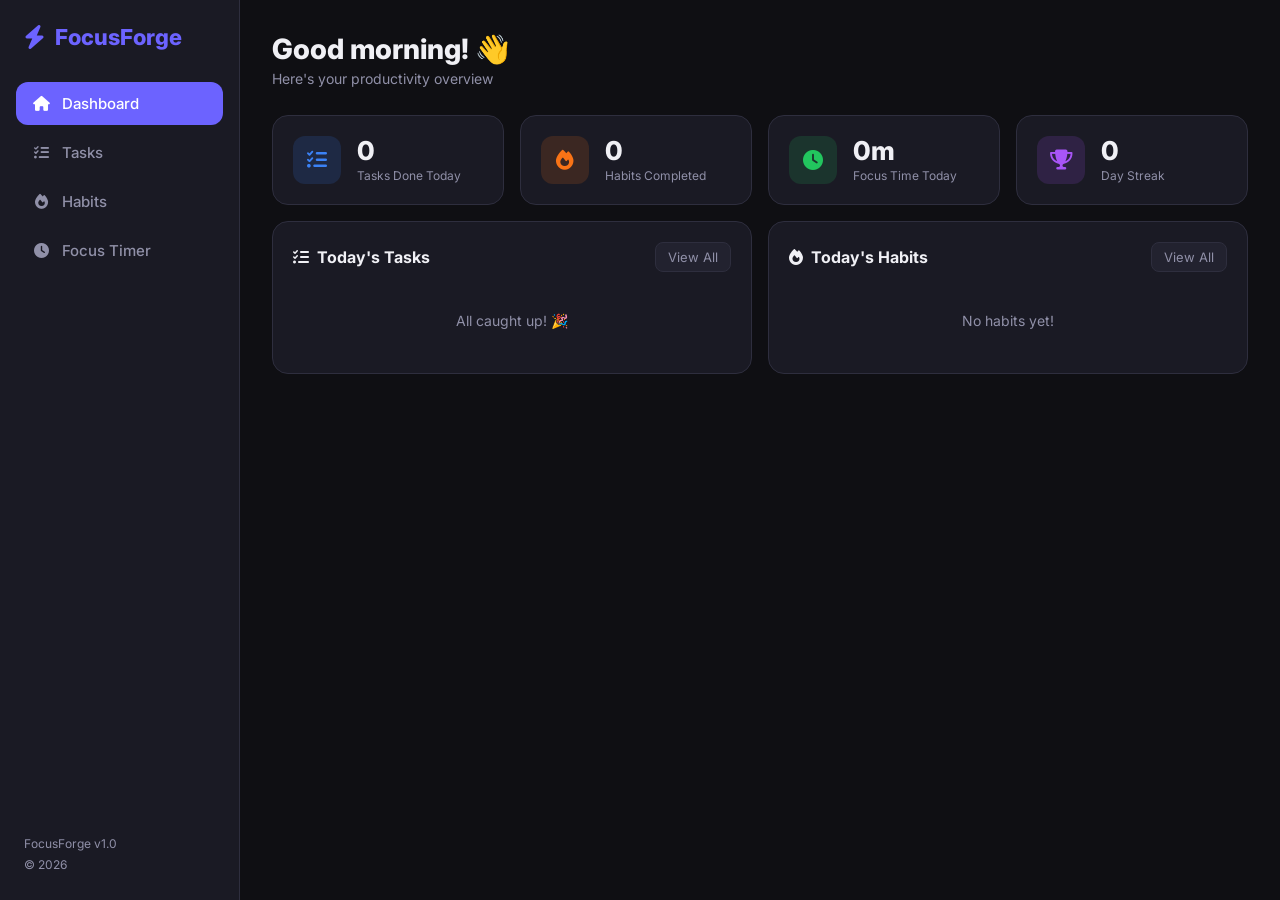
==== index.html @ 51ee0eec "Launch FocusForge v1.0" ====
<!DOCTYPE html>
<html lang="en">
<head>
  <meta charset="UTF-8" />
  <meta name="viewport" content="width=device-width, initial-scale=1.0"/>
  <title>FocusForge</title>
  <link rel="stylesheet" href="css/style.css" />
  <link href="https://fonts.googleapis.com/css2?family=Inter:wght@400;500;600;700;800&display=swap" rel="stylesheet"/>
  <link rel="stylesheet" href="https://cdnjs.cloudflare.com/ajax/libs/font-awesome/6.4.0/css/all.min.css"/>
</head>
<body>

  <!-- SIDEBAR -->
  <aside class="sidebar">
    <div class="logo">
      <i class="fa-solid fa-bolt"></i>
      <span>FocusForge</span>
    </div>
    <nav>
      <button class="nav-btn active" data-tab="dashboard">
        <i class="fa-solid fa-house"></i> Dashboard
      </button>
      <button class="nav-btn" data-tab="tasks">
        <i class="fa-solid fa-list-check"></i> Tasks
      </button>
      <button class="nav-btn" data-tab="habits">
        <i class="fa-solid fa-fire"></i> Habits
      </button>
      <button class="nav-btn" data-tab="timer">
        <i class="fa-solid fa-clock"></i> Focus Timer
      </button>
    </nav>
    <div class="sidebar-footer">
      <p>FocusForge v1.0</p>
      <p>© 2026</p>
    </div>
  </aside>

  <!-- MAIN CONTENT -->
  <main class="main">

    <!-- DASHBOARD TAB -->
    <section class="tab active" id="tab-dashboard">
      <div class="page-header">
        <h1>Good day! 👋</h1>
        <p class="subtitle">Here's your productivity overview</p>
      </div>

      <div class="stats-grid">
        <div class="stat-card">
          <div class="stat-icon blue">
            <i class="fa-solid fa-list-check"></i>
          </div>
          <div class="stat-info">
            <span class="stat-number" id="stat-tasks">0</span>
            <span class="stat-label">Tasks Done Today</span>
          </div>
        </div>
        <div class="stat-card">
          <div class="stat-icon orange">
            <i class="fa-solid fa-fire"></i>
          </div>
          <div class="stat-info">
            <span class="stat-number" id="stat-habits">0</span>
            <span class="stat-label">Habits Completed</span>
          </div>
        </div>
        <div class="stat-card">
          <div class="stat-icon green">
            <i class="fa-solid fa-clock"></i>
          </div>
          <div class="stat-info">
            <span class="stat-number" id="stat-focus">0m</span>
            <span class="stat-label">Focus Time Today</span>
          </div>
        </div>
        <div class="stat-card">
          <div class="stat-icon purple">
            <i class="fa-solid fa-trophy"></i>
          </div>
          <div class="stat-info">
            <span class="stat-number" id="stat-streak">0</span>
            <span class="stat-label">Day Streak</span>
          </div>
        </div>
      </div>

      <div class="dashboard-grid">
        <!-- Today's Tasks Preview -->
        <div class="card">
          <div class="card-header">
            <h2><i class="fa-solid fa-list-check"></i> Today's Tasks</h2>
            <button class="btn-small" onclick="switchTab('tasks')">View All</button>
          </div>
          <div id="dashboard-tasks">
            <p class="empty-state">No tasks yet. Add some!</p>
          </div>
        </div>

        <!-- Today's Habits Preview -->
        <div class="card">
          <div class="card-header">
            <h2><i class="fa-solid fa-fire"></i> Today's Habits</h2>
            <button class="btn-small" onclick="switchTab('habits')">View All</button>
          </div>
          <div id="dashboard-habits">
            <p class="empty-state">No habits yet. Add some!</p>
          </div>
        </div>
      </div>
    </section>

    <!-- TASKS TAB -->
    <section class="tab" id="tab-tasks">
      <div class="page-header">
        <h1><i class="fa-solid fa-list-check"></i> Tasks</h1>
        <p class="subtitle">Manage your to-do list</p>
      </div>

      <div class="card">
        <div class="input-row">
          <input type="text" id="task-input" placeholder="Add a new task..." />
          <select id="task-priority">
            <option value="low">🟢 Low</option>
            <option value="medium" selected>🟡 Medium</option>
            <option value="high">🔴 High</option>
          </select>
          <button class="btn-primary" onclick="addTask()">
            <i class="fa-solid fa-plus"></i> Add
          </button>
        </div>
      </div>

      <div class="card">
        <div class="filter-row">
          <button class="filter-btn active" data-filter="all">All</button>
          <button class="filter-btn" data-filter="active">Active</button>
          <button class="filter-btn" data-filter="completed">Completed</button>
        </div>
        <div id="task-list">
          <p class="empty-state">No tasks yet. Add one above!</p>
        </div>
        <div class="task-footer">
          <span id="task-count">0 tasks remaining</span>
          <button class="btn-danger-small" onclick="clearCompletedTasks()">
            Clear Completed
          </button>
        </div>
      </div>
    </section>

    <!-- HABITS TAB -->
    <section class="tab" id="tab-habits">
      <div class="page-header">
        <h1><i class="fa-solid fa-fire"></i> Habits</h1>
        <p class="subtitle">Build your daily streaks</p>
      </div>

      <div class="card">
        <div class="input-row">
          <input type="text" id="habit-input" placeholder="Add a new habit..." />
          <select id="habit-icon">
            <option value="💪">💪 Exercise</option>
            <option value="📚">📚 Reading</option>
            <option value="💧">💧 Water</option>
            <option value="🧘">🧘 Meditate</option>
            <option value="🛌">🛌 Sleep Early</option>
            <option value="✍️">✍️ Journal</option>
            <option value="🥗">🥗 Eat Healthy</option>
            <option value="⭐">⭐ Custom</option>
          </select>
          <button class="btn-primary" onclick="addHabit()">
            <i class="fa-solid fa-plus"></i> Add
          </button>
        </div>
      </div>

      <div id="habit-list" class="habit-grid">
        <p class="empty-state">No habits yet. Add one above!</p>
      </div>
    </section>

    <!-- TIMER TAB -->
    <section class="tab" id="tab-timer">
      <div class="page-header">
        <h1><i class="fa-solid fa-clock"></i> Focus Timer</h1>
        <p class="subtitle">Stay in the zone with Pomodoro</p>
      </div>

      <div class="timer-layout">
        <div class="card timer-card">
          <!-- Mode selector -->
          <div class="timer-modes">
            <button class="mode-btn active" data-mode="pomodoro">
              🍅 Pomodoro
            </button>
            <button class="mode-btn" data-mode="short">
              ☕ Short Break
            </button>
            <button class="mode-btn" data-mode="long">
              🛋️ Long Break
            </button>
          </div>

          <!-- Timer display -->
          <div class="timer-display">
            <svg class="timer-ring" viewBox="0 0 200 200">
              <circle class="ring-bg" cx="100" cy="100" r="90"/>
              <circle class="ring-progress" id="ring-progress"
                cx="100" cy="100" r="90"
                stroke-dasharray="565"
                stroke-dashoffset="0"/>
            </svg>
            <div class="timer-time" id="timer-display">25:00</div>
          </div>

          <!-- Controls -->
          <div class="timer-controls">
            <button class="btn-timer" onclick="resetTimer()">
              <i class="fa-solid fa-rotate-left"></i>
            </button>
            <button class="btn-timer-main" id="timer-btn" onclick="toggleTimer()">
              <i class="fa-solid fa-play" id="timer-icon"></i>
            </button>
            <button class="btn-timer" onclick="skipTimer()">
              <i class="fa-solid fa-forward-step"></i>
            </button>
          </div>

          <!-- Session counter -->
          <div class="session-info">
            <span>Session <span id="session-count">1</span> of 4</span>
            <div class="session-dots" id="session-dots">
              <div class="dot active"></div>
              <div class="dot"></div>
              <div class="dot"></div>
              <div class="dot"></div>
            </div>
          </div>
        </div>

        <!-- Timer settings & log -->
        <div class="timer-side">
          <div class="card">
            <h2>⚙️ Settings</h2>
            <div class="setting-row">
              <label>Pomodoro (mins)</label>
              <input type="number" id="set-pomodoro" value="25" min="1" max="60"/>
            </div>
            <div class="setting-row">
              <label>Short Break (mins)</label>
              <input type="number" id="set-short" value="5" min="1" max="30"/>
            </div>
            <div class="setting-row">
              <label>Long Break (mins)</label>
              <input type="number" id="set-long" value="15" min="1" max="60"/>
            </div>
            <button class="btn-primary" style="width:100%;margin-top:10px"
              onclick="applySettings()">
              Apply Settings
            </button>
          </div>

          <div class="card">
            <h2>📋 Today's Sessions</h2>
            <div id="session-log">
              <p class="empty-state">No sessions yet!</p>
            </div>
          </div>
        </div>
      </div>
    </section>

  </main>

  <script src="js/app.js"></script>
  <script src="js/tasks.js"></script>
  <script src="js/habits.js"></script>
  <script src="js/timer.js"></script>
</body>
</html>
---- css/style.css ----
/* ============================================================
   FocusForge - Main Stylesheet
   ============================================================ */

/* Variables */
:root {
  --bg: #0f0f13;
  --bg2: #1a1a24;
  --bg3: #22222f;
  --border: #2e2e3e;
  --text: #f0f0f5;
  --text2: #9090a8;
  --primary: #6c63ff;
  --primary-dark: #5a52e0;
  --blue: #3b82f6;
  --orange: #f97316;
  --green: #22c55e;
  --purple: #a855f7;
  --red: #ef4444;
  --yellow: #eab308;
  --card-radius: 16px;
  --transition: all 0.2s ease;
}

/* Reset */
*, *::before, *::after {
  margin: 0;
  padding: 0;
  box-sizing: border-box;
}

html, body {
  height: 100%;
  font-family: 'Inter', sans-serif;
  background: var(--bg);
  color: var(--text);
  overflow: hidden;
}

/* ============================================================
   LAYOUT
   ============================================================ */

body {
  display: flex;
}

/* SIDEBAR */
.sidebar {
  width: 240px;
  min-width: 240px;
  height: 100vh;
  background: var(--bg2);
  border-right: 1px solid var(--border);
  display: flex;
  flex-direction: column;
  padding: 24px 16px;
  gap: 8px;
}

.logo {
  display: flex;
  align-items: center;
  gap: 10px;
  font-size: 22px;
  font-weight: 800;
  color: var(--primary);
  margin-bottom: 24px;
  padding: 0 8px;
}

.logo i {
  font-size: 24px;
}

nav {
  display: flex;
  flex-direction: column;
  gap: 6px;
  flex: 1;
}

.nav-btn {
  display: flex;
  align-items: center;
  gap: 12px;
  padding: 12px 16px;
  border: none;
  border-radius: 12px;
  background: transparent;
  color: var(--text2);
  font-size: 15px;
  font-weight: 500;
  cursor: pointer;
  transition: var(--transition);
  text-align: left;
  font-family: 'Inter', sans-serif;
}

.nav-btn:hover {
  background: var(--bg3);
  color: var(--text);
}

.nav-btn.active {
  background: var(--primary);
  color: white;
}

.nav-btn i {
  width: 18px;
  text-align: center;
}

.sidebar-footer {
  color: var(--text2);
  font-size: 12px;
  padding: 0 8px;
  line-height: 1.8;
}

/* MAIN */
.main {
  flex: 1;
  height: 100vh;
  overflow-y: auto;
  padding: 32px;
  background: var(--bg);
}

/* ============================================================
   TABS
   ============================================================ */

.tab {
  display: none;
  animation: fadeIn 0.3s ease;
}

.tab.active {
  display: block;
}

@keyframes fadeIn {
  from { opacity: 0; transform: translateY(8px); }
  to   { opacity: 1; transform: translateY(0); }
}

/* ============================================================
   PAGE HEADER
   ============================================================ */

.page-header {
  margin-bottom: 28px;
}

.page-header h1 {
  font-size: 28px;
  font-weight: 800;
  color: var(--text);
}

.subtitle {
  color: var(--text2);
  font-size: 14px;
  margin-top: 4px;
}

/* ============================================================
   CARDS
   ============================================================ */

.card {
  background: var(--bg2);
  border: 1px solid var(--border);
  border-radius: var(--card-radius);
  padding: 20px;
  margin-bottom: 16px;
}

.card-header {
  display: flex;
  justify-content: space-between;
  align-items: center;
  margin-bottom: 16px;
}

.card-header h2 {
  font-size: 16px;
  font-weight: 700;
  display: flex;
  align-items: center;
  gap: 8px;
}

/* ============================================================
   STATS GRID
   ============================================================ */

.stats-grid {
  display: grid;
  grid-template-columns: repeat(4, 1fr);
  gap: 16px;
  margin-bottom: 16px;
}

.stat-card {
  background: var(--bg2);
  border: 1px solid var(--border);
  border-radius: var(--card-radius);
  padding: 20px;
  display: flex;
  align-items: center;
  gap: 16px;
  transition: var(--transition);
}

.stat-card:hover {
  border-color: var(--primary);
  transform: translateY(-2px);
}

.stat-icon {
  width: 48px;
  height: 48px;
  border-radius: 12px;
  display: flex;
  align-items: center;
  justify-content: center;
  font-size: 20px;
  flex-shrink: 0;
}

.stat-icon.blue   { background: rgba(59,130,246,0.15); color: var(--blue); }
.stat-icon.orange { background: rgba(249,115,22,0.15); color: var(--orange); }
.stat-icon.green  { background: rgba(34,197,94,0.15);  color: var(--green); }
.stat-icon.purple { background: rgba(168,85,247,0.15); color: var(--purple); }

.stat-number {
  display: block;
  font-size: 26px;
  font-weight: 800;
  color: var(--text);
  line-height: 1;
}

.stat-label {
  display: block;
  font-size: 12px;
  color: var(--text2);
  margin-top: 4px;
}

/* ============================================================
   DASHBOARD GRID
   ============================================================ */

.dashboard-grid {
  display: grid;
  grid-template-columns: 1fr 1fr;
  gap: 16px;
}

/* ============================================================
   INPUTS & BUTTONS
   ============================================================ */

.input-row {
  display: flex;
  gap: 10px;
  align-items: center;
}

input[type="text"],
input[type="number"],
select {
  background: var(--bg3);
  border: 1px solid var(--border);
  border-radius: 10px;
  color: var(--text);
  padding: 10px 14px;
  font-family: 'Inter', sans-serif;
  font-size: 14px;
  outline: none;
  transition: var(--transition);
}

input[type="text"] {
  flex: 1;
}

input[type="text"]:focus,
input[type="number"]:focus,
select:focus {
  border-color: var(--primary);
}

input[type="text"]::placeholder {
  color: var(--text2);
}

select {
  cursor: pointer;
}

.btn-primary {
  background: var(--primary);
  color: white;
  border: none;
  border-radius: 10px;
  padding: 10px 18px;
  font-size: 14px;
  font-weight: 600;
  cursor: pointer;
  transition: var(--transition);
  font-family: 'Inter', sans-serif;
  display: flex;
  align-items: center;
  gap: 6px;
  white-space: nowrap;
}

.btn-primary:hover {
  background: var(--primary-dark);
  transform: translateY(-1px);
}

.btn-small {
  background: var(--bg3);
  color: var(--text2);
  border: 1px solid var(--border);
  border-radius: 8px;
  padding: 6px 12px;
  font-size: 13px;
  cursor: pointer;
  transition: var(--transition);
  font-family: 'Inter', sans-serif;
}

.btn-small:hover {
  color: var(--text);
  border-color: var(--primary);
}

.btn-danger-small {
  background: transparent;
  color: var(--red);
  border: 1px solid var(--red);
  border-radius: 8px;
  padding: 6px 12px;
  font-size: 13px;
  cursor: pointer;
  transition: var(--transition);
  font-family: 'Inter', sans-serif;
}

.btn-danger-small:hover {
  background: var(--red);
  color: white;
}

/* ============================================================
   TASKS
   ============================================================ */

.filter-row {
  display: flex;
  gap: 8px;
  margin-bottom: 16px;
}

.filter-btn {
  background: transparent;
  border: 1px solid var(--border);
  border-radius: 8px;
  color: var(--text2);
  padding: 6px 14px;
  font-size: 13px;
  cursor: pointer;
  transition: var(--transition);
  font-family: 'Inter', sans-serif;
}

.filter-btn.active,
.filter-btn:hover {
  background: var(--primary);
  border-color: var(--primary);
  color: white;
}

.task-item {
  display: flex;
  align-items: center;
  gap: 12px;
  padding: 12px 0;
  border-bottom: 1px solid var(--border);
  transition: var(--transition);
  animation: slideIn 0.2s ease;
}

@keyframes slideIn {
  from { opacity: 0; transform: translateX(-10px); }
  to   { opacity: 1; transform: translateX(0); }
}

.task-item:last-child {
  border-bottom: none;
}

.task-checkbox {
  width: 20px;
  height: 20px;
  border-radius: 6px;
  border: 2px solid var(--border);
  cursor: pointer;
  display: flex;
  align-items: center;
  justify-content: center;
  transition: var(--transition);
  flex-shrink: 0;
  background: transparent;
}

.task-checkbox.checked {
  background: var(--green);
  border-color: var(--green);
}

.task-checkbox.checked::after {
  content: '✓';
  color: white;
  font-size: 12px;
  font-weight: 700;
}

.task-text {
  flex: 1;
  font-size: 14px;
  color: var(--text);
  transition: var(--transition);
}

.task-text.done {
  text-decoration: line-through;
  color: var(--text2);
}

.priority-badge {
  font-size: 11px;
  padding: 3px 8px;
  border-radius: 6px;
  font-weight: 600;
}

.priority-badge.high   { background: rgba(239,68,68,0.15);  color: var(--red); }
.priority-badge.medium { background: rgba(234,179,8,0.15);  color: var(--yellow); }
.priority-badge.low    { background: rgba(34,197,94,0.15);  color: var(--green); }

.task-delete {
  background: transparent;
  border: none;
  color: var(--text2);
  cursor: pointer;
  padding: 4px;
  border-radius: 6px;
  transition: var(--transition);
  font-size: 14px;
}

.task-delete:hover {
  color: var(--red);
  background: rgba(239,68,68,0.1);
}

.task-footer {
  display: flex;
  justify-content: space-between;
  align-items: center;
  margin-top: 16px;
  padding-top: 12px;
  border-top: 1px solid var(--border);
  font-size: 13px;
  color: var(--text2);
}

/* ============================================================
   HABITS
   ============================================================ */

.habit-grid {
  display: grid;
  grid-template-columns: repeat(auto-fill, minmax(200px, 1fr));
  gap: 16px;
}

.habit-card {
  background: var(--bg2);
  border: 1px solid var(--border);
  border-radius: var(--card-radius);
  padding: 20px;
  text-align: center;
  transition: var(--transition);
  animation: fadeIn 0.3s ease;
  cursor: pointer;
  position: relative;
}

.habit-card:hover {
  border-color: var(--primary);
  transform: translateY(-2px);
}

.habit-card.completed {
  border-color: var(--green);
  background: rgba(34,197,94,0.05);
}

.habit-emoji {
  font-size: 36px;
  margin-bottom: 10px;
  display: block;
}

.habit-name {
  font-size: 15px;
  font-weight: 600;
  margin-bottom: 8px;
}

.habit-streak {
  font-size: 13px;
  color: var(--orange);
  font-weight: 600;
}

.habit-check {
  position: absolute;
  top: 12px;
  right: 12px;
  width: 24px;
  height: 24px;
  border-radius: 50%;
  border: 2px solid var(--border);
  display: flex;
  align-items: center;
  justify-content: center;
  font-size: 12px;
  transition: var(--transition);
}

.habit-card.completed .habit-check {
  background: var(--green);
  border-color: var(--green);
  color: white;
}

.habit-delete {
  position: absolute;
  top: 12px;
  left: 12px;
  background: transparent;
  border: none;
  color: var(--text2);
  cursor: pointer;
  font-size: 13px;
  opacity: 0;
  transition: var(--transition);
}

.habit-card:hover .habit-delete {
  opacity: 1;
}

.habit-delete:hover {
  color: var(--red);
}

/* ============================================================
   TIMER
   ============================================================ */

.timer-layout {
  display: grid;
  grid-template-columns: 1fr 320px;
  gap: 16px;
  align-items: start;
}

.timer-card {
  text-align: center;
}

.timer-modes {
  display: flex;
  gap: 8px;
  justify-content: center;
  margin-bottom: 24px;
}

.mode-btn {
  background: var(--bg3);
  border: 1px solid var(--border);
  border-radius: 10px;
  color: var(--text2);
  padding: 8px 16px;
  font-size: 13px;
  font-weight: 600;
  cursor: pointer;
  transition: var(--transition);
  font-family: 'Inter', sans-serif;
}

.mode-btn.active,
.mode-btn:hover {
  background: var(--primary);
  border-color: var(--primary);
  color: white;
}

.timer-display {
  position: relative;
  width: 200px;
  height: 200px;
  margin: 0 auto 24px;
}

.timer-ring {
  width: 200px;
  height: 200px;
  transform: rotate(-90deg);
}

.ring-bg {
  fill: none;
  stroke: var(--bg3);
  stroke-width: 10;
}

.ring-progress {
  fill: none;
  stroke: var(--primary);
  stroke-width: 10;
  stroke-linecap: round;
  transition: stroke-dashoffset 1s linear;
}

.timer-time {
  position: absolute;
  top: 50%;
  left: 50%;
  transform: translate(-50%, -50%);
  font-size: 42px;
  font-weight: 800;
  color: var(--text);
  letter-spacing: 2px;
}

.timer-controls {
  display: flex;
  align-items: center;
  justify-content: center;
  gap: 16px;
  margin-bottom: 20px;
}

.btn-timer {
  background: var(--bg3);
  border: 1px solid var(--border);
  border-radius: 50%;
  width: 44px;
  height: 44px;
  color: var(--text2);
  font-size: 16px;
  cursor: pointer;
  transition: var(--transition);
  display: flex;
  align-items: center;
  justify-content: center;
}

.btn-timer:hover {
  border-color: var(--primary);
  color: var(--text);
}

.btn-timer-main {
  background: var(--primary);
  border: none;
  border-radius: 50%;
  width: 64px;
  height: 64px;
  color: white;
  font-size: 22px;
  cursor: pointer;
  transition: var(--transition);
  display: flex;
  align-items: center;
  justify-content: center;
}

.btn-timer-main:hover {
  background: var(--primary-dark);
  transform: scale(1.05);
}

.session-info {
  display: flex;
  align-items: center;
  justify-content: center;
  gap: 16px;
  font-size: 13px;
  color: var(--text2);
}

.session-dots {
  display: flex;
  gap: 6px;
}

.dot {
  width: 10px;
  height: 10px;
  border-radius: 50%;
  background: var(--bg3);
  border: 1px solid var(--border);
  transition: var(--transition);
}

.dot.active {
  background: var(--primary);
  border-color: var(--primary);
}

.dot.done {
  background: var(--green);
  border-color: var(--green);
}

.timer-side {
  display: flex;
  flex-direction: column;
  gap: 16px;
}

.timer-side .card h2 {
  font-size: 16px;
  font-weight: 700;
  margin-bottom: 16px;
}

.setting-row {
  display: flex;
  justify-content: space-between;
  align-items: center;
  margin-bottom: 12px;
  font-size: 14px;
  color: var(--text2);
}

.setting-row input {
  width: 70px;
  text-align: center;
}

.session-log-item {
  display: flex;
  justify-content: space-between;
  align-items: center;
  padding: 8px 0;
  border-bottom: 1px solid var(--border);
  font-size: 13px;
  color: var(--text2);
  animation: slideIn 0.2s ease;
}

.session-log-item:last-child {
  border-bottom: none;
}

/* ============================================================
   EMPTY STATE
   ============================================================ */

.empty-state {
  text-align: center;
  color: var(--text2);
  font-size: 14px;
  padding: 24px 0;
}

/* ============================================================
   SCROLLBAR
   ============================================================ */

::-webkit-scrollbar {
  width: 6px;
}

::-webkit-scrollbar-track {
  background: var(--bg);
}

::-webkit-scrollbar-thumb {
  background: var(--border);
  border-radius: 3px;
}

::-webkit-scrollbar-thumb:hover {
  background: var(--primary);
}

/* ============================================================
   RESPONSIVE
   ============================================================ */

@media (max-width: 1100px) {
  .stats-grid {
    grid-template-columns: repeat(2, 1fr);
  }
  .timer-layout {
    grid-template-columns: 1fr;
  }
}

@media (max-width: 768px) {
  .sidebar {
    width: 60px;
    min-width: 60px;
    padding: 16px 8px;
  }
  .logo span,
  .nav-btn span,
  .sidebar-footer {
    display: none;
  }
  .dashboard-grid {
    grid-template-columns: 1fr;
  }
  .stats-grid {
    grid-template-columns: repeat(2, 1fr);
  }
  .main {
    padding: 16px;
  }
}
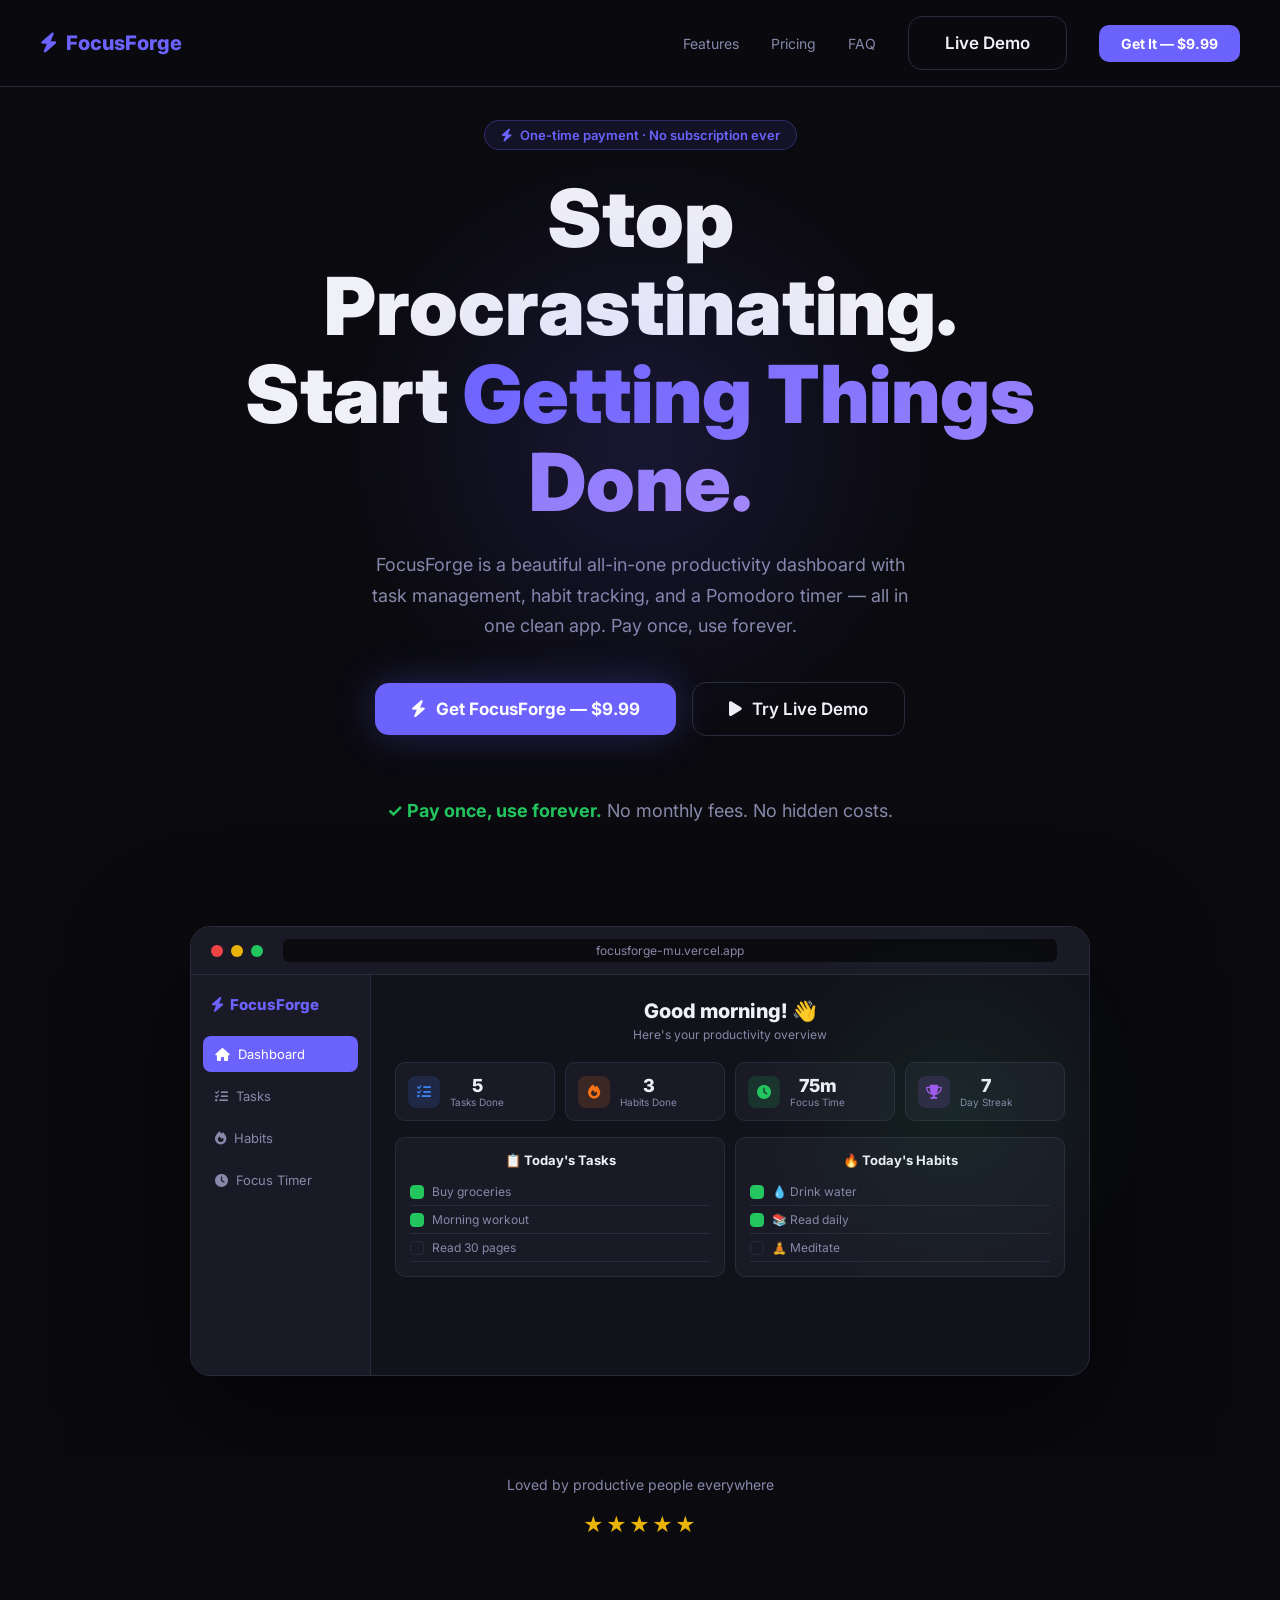
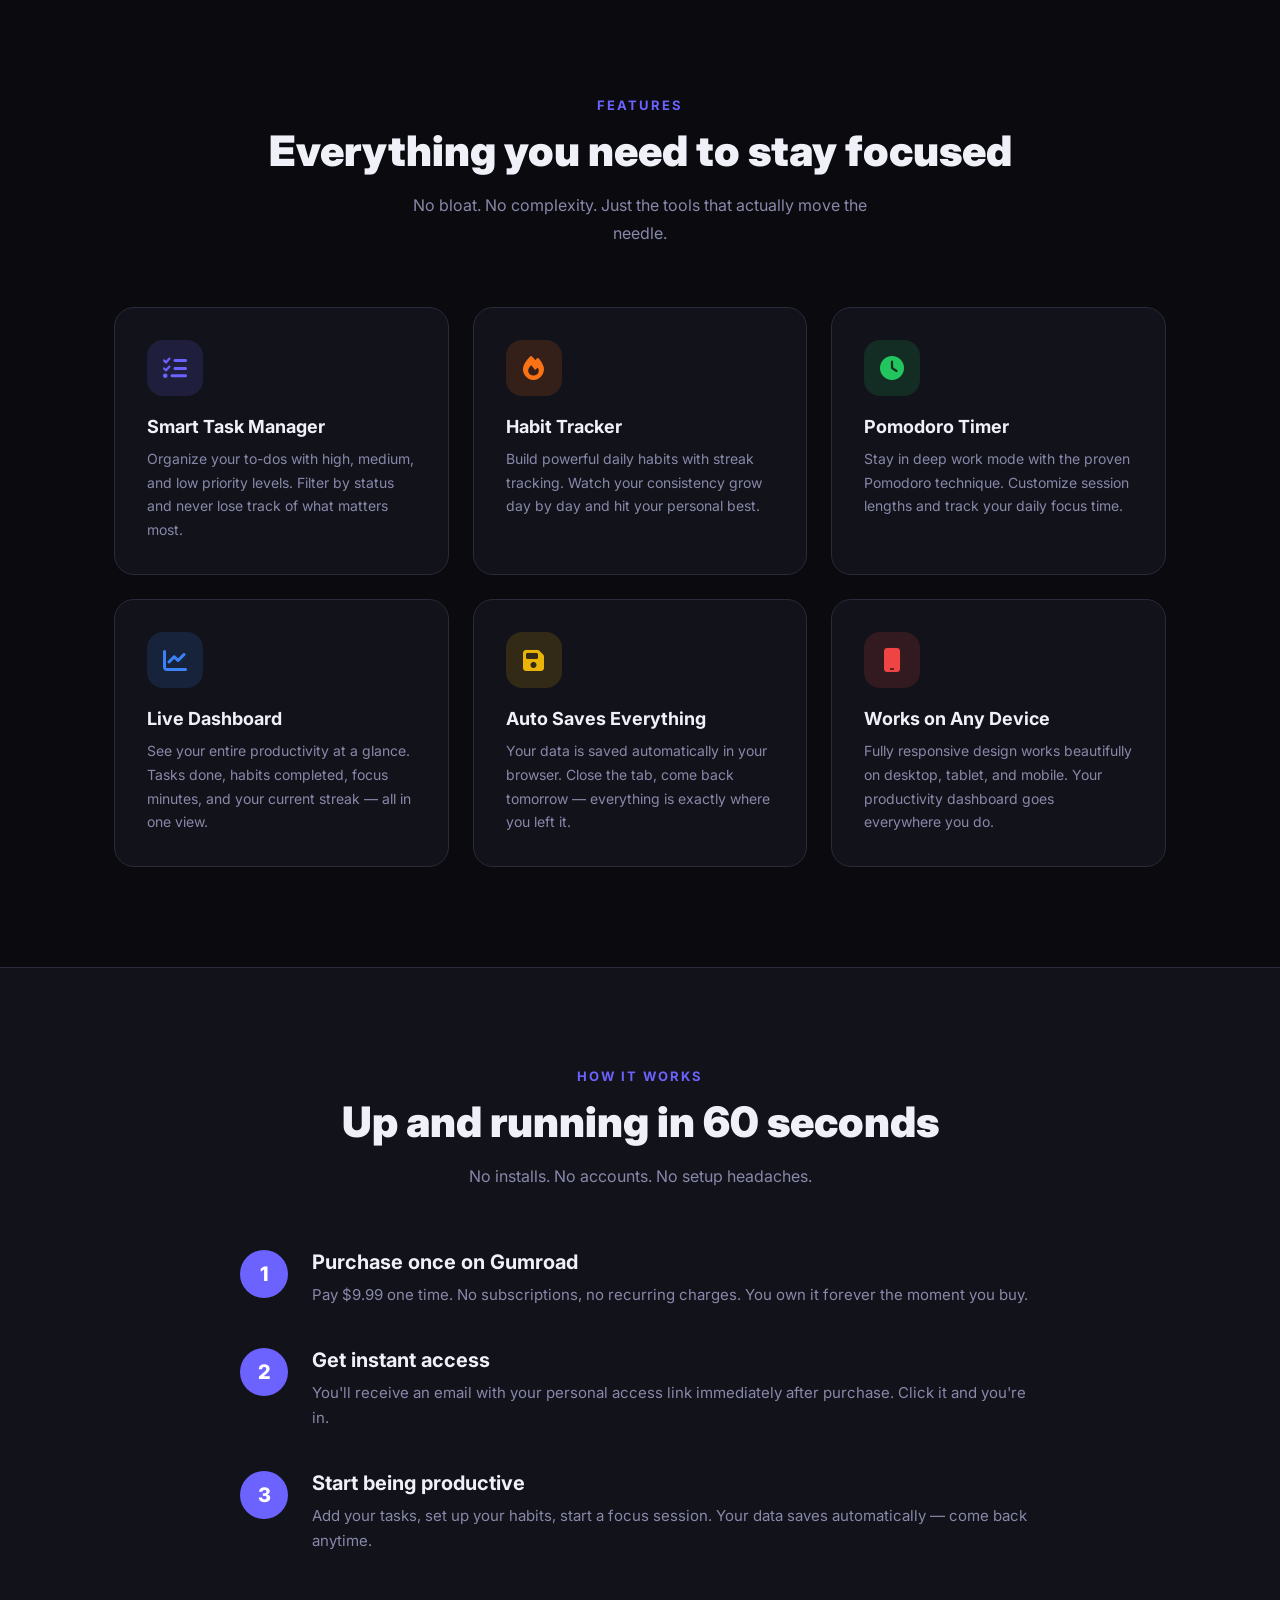
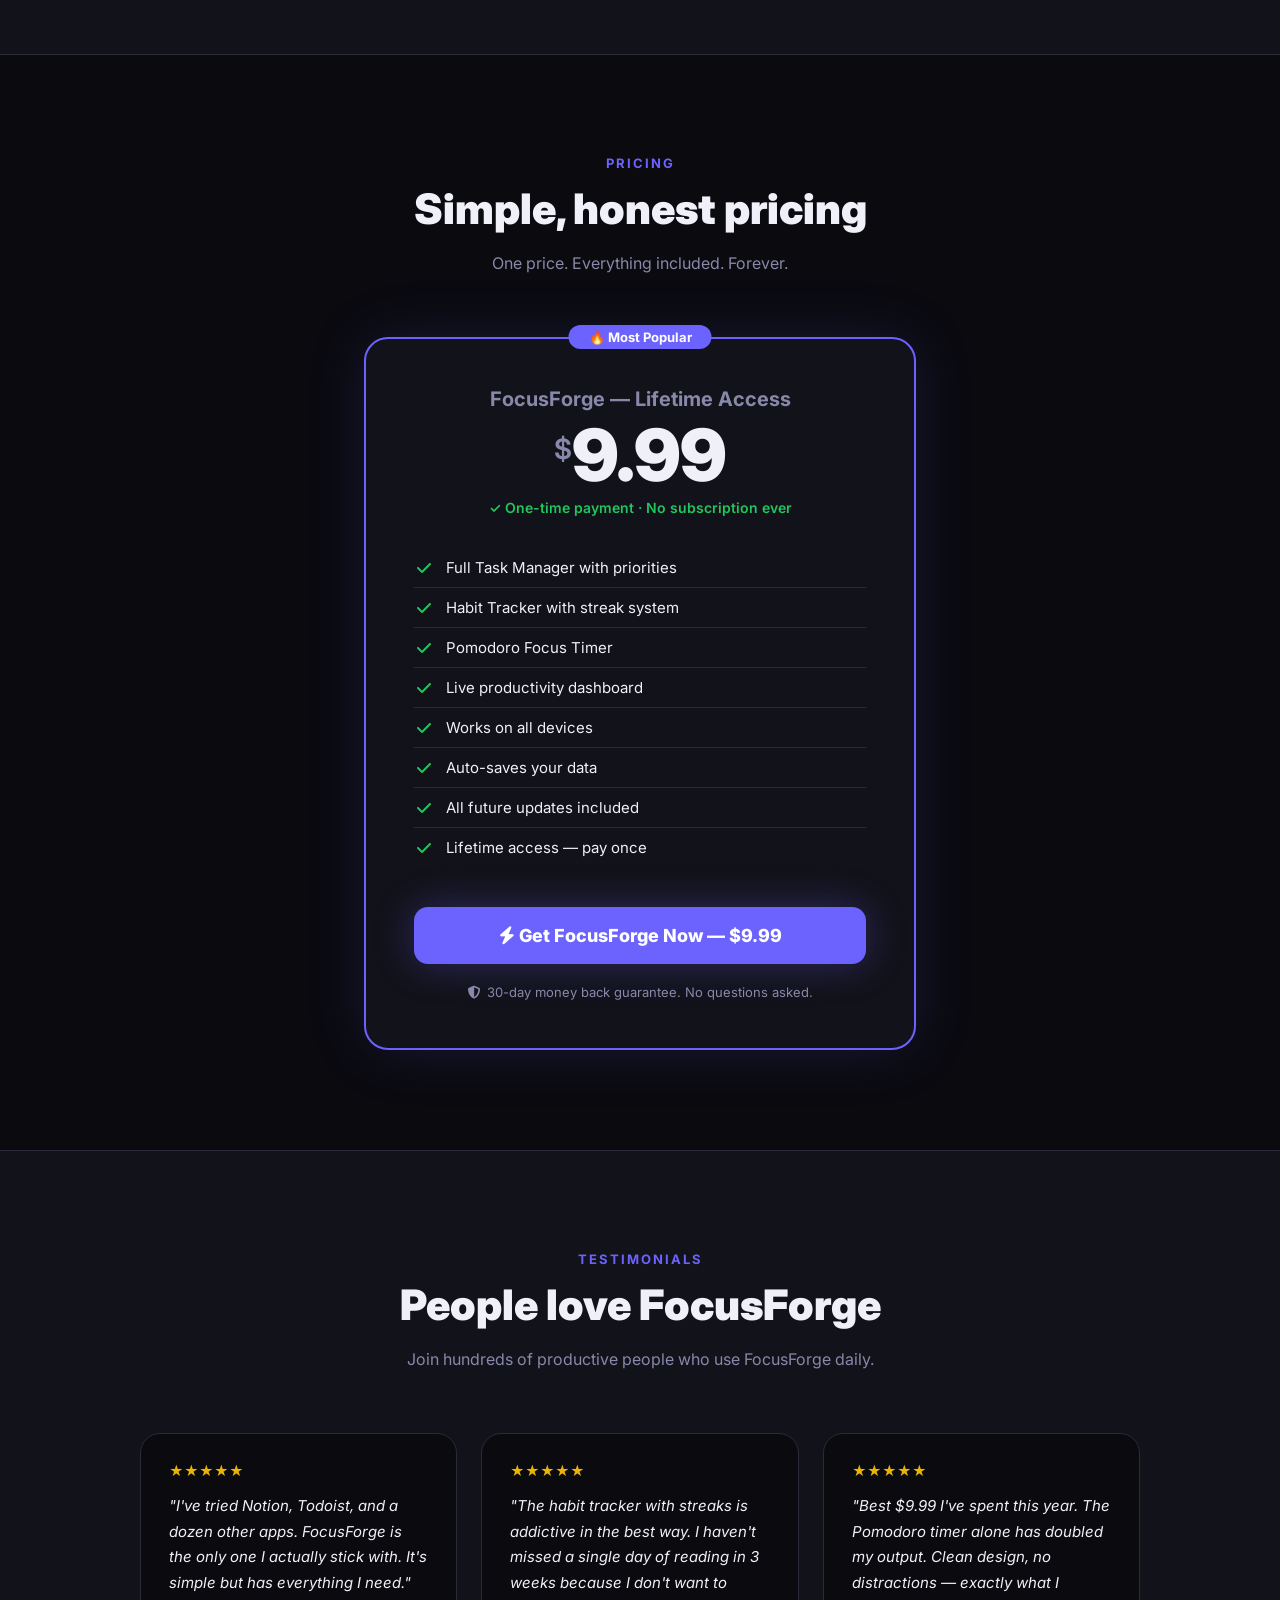
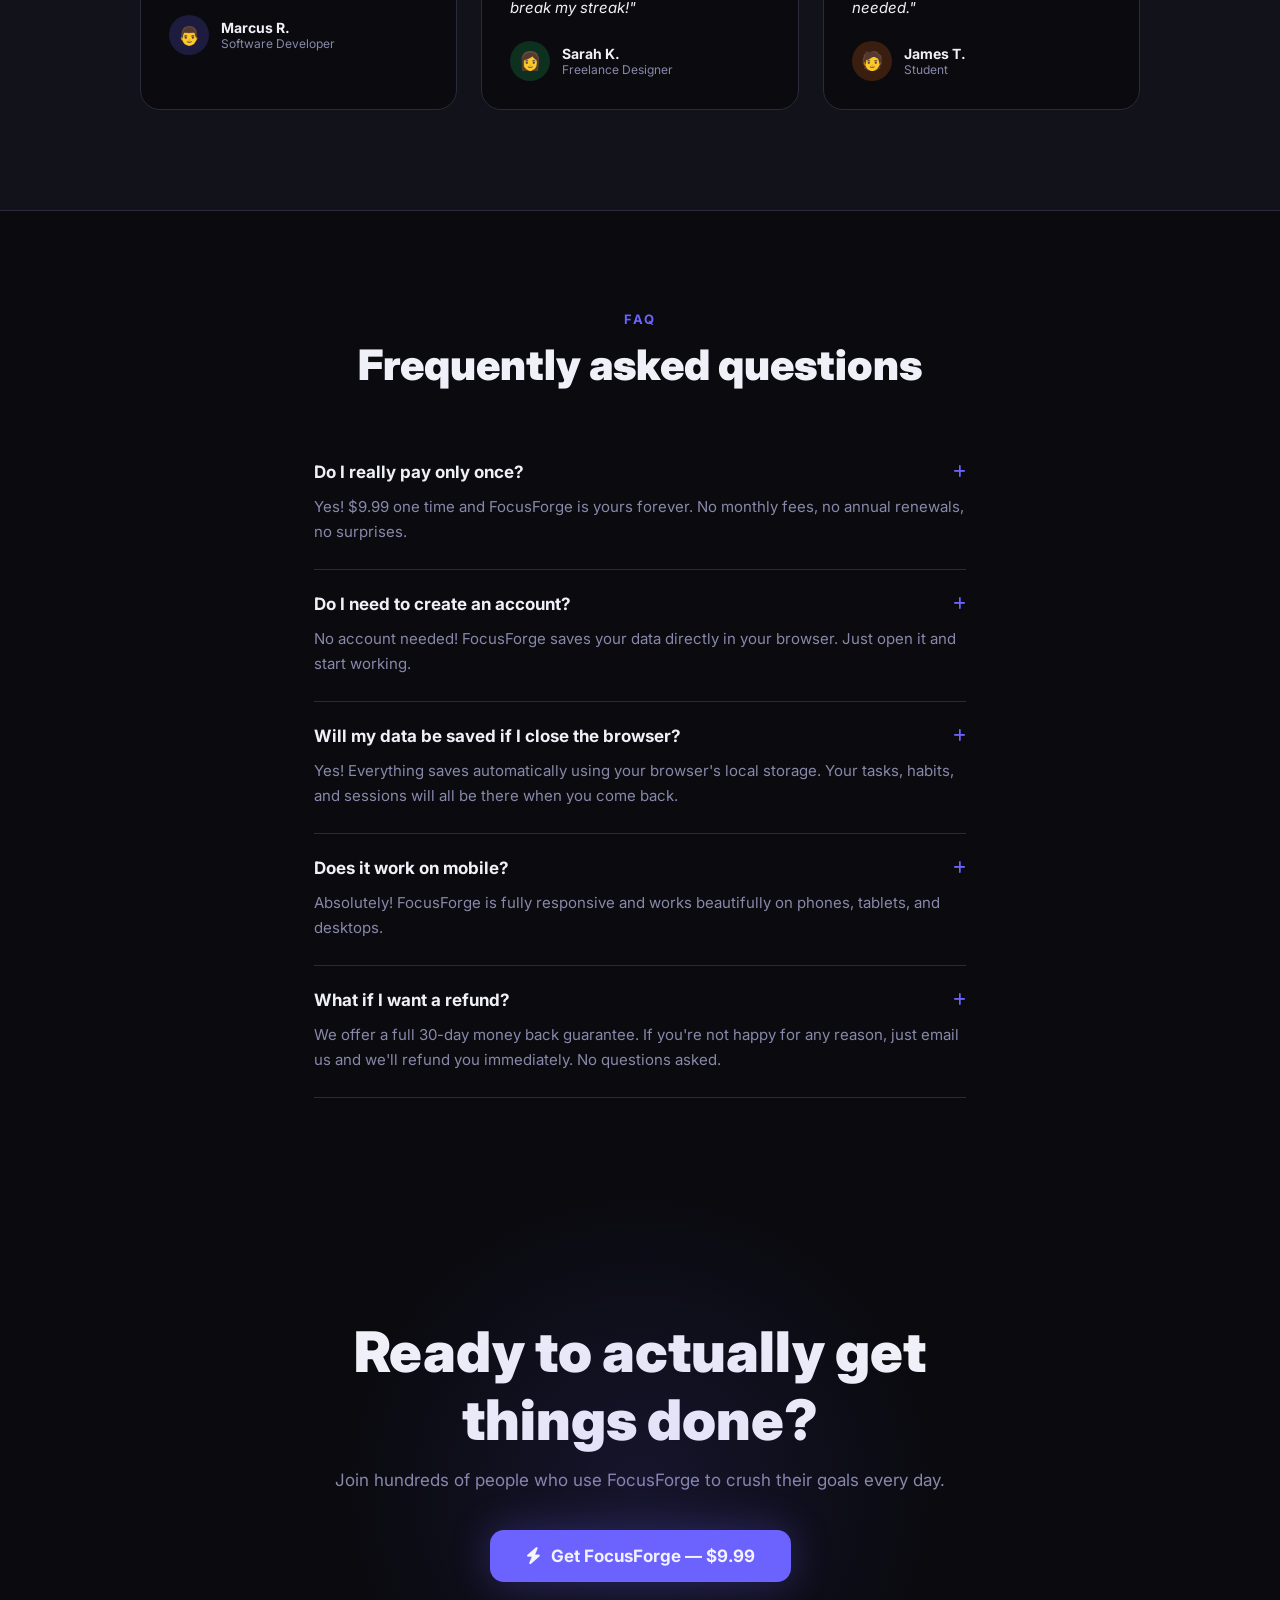
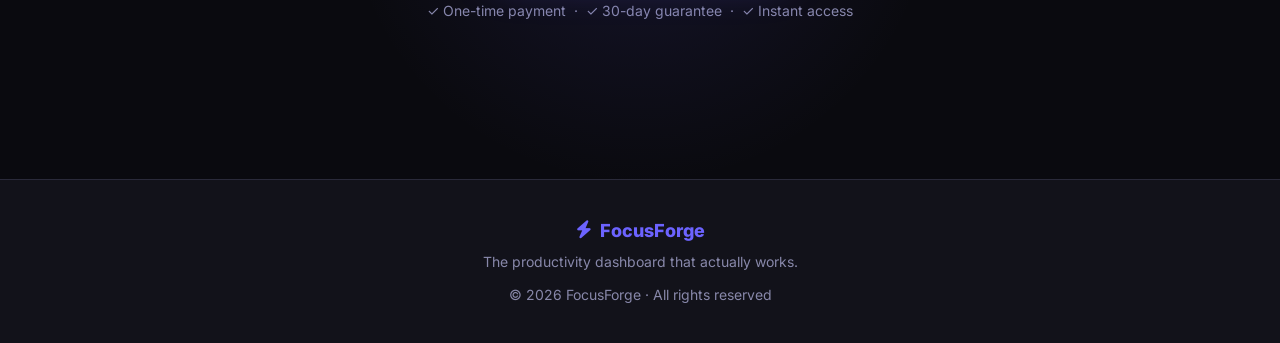
==== commit eb03829b: "Make landing page homepage" ====
--- a/index.html
+++ b/index.html
@@ -3,279 +3,1322 @@
 <head>
   <meta charset="UTF-8" />
   <meta name="viewport" content="width=device-width, initial-scale=1.0"/>
-  <title>FocusForge</title>
-  <link rel="stylesheet" href="css/style.css" />
-  <link href="https://fonts.googleapis.com/css2?family=Inter:wght@400;500;600;700;800&display=swap" rel="stylesheet"/>
+  <title>FocusForge - Productivity Dashboard</title>
+  <link href="https://fonts.googleapis.com/css2?family=Inter:wght@400;500;600;700;800;900&display=swap" rel="stylesheet"/>
   <link rel="stylesheet" href="https://cdnjs.cloudflare.com/ajax/libs/font-awesome/6.4.0/css/all.min.css"/>
+  <style>
+    /* ============================================================
+       RESET & BASE
+    ============================================================ */
+    *, *::before, *::after {
+      margin: 0;
+      padding: 0;
+      box-sizing: border-box;
+    }
+
+    :root {
+      --bg: #0a0a0f;
+      --bg2: #12121a;
+      --bg3: #1a1a26;
+      --border: #2a2a3a;
+      --text: #f0f0f8;
+      --text2: #8888aa;
+      --primary: #6c63ff;
+      --primary-dark: #5a52e0;
+      --green: #22c55e;
+      --orange: #f97316;
+      --yellow: #eab308;
+    }
+
+    html {
+      scroll-behavior: smooth;
+    }
+
+    body {
+      font-family: 'Inter', sans-serif;
+      background: var(--bg);
+      color: var(--text);
+      overflow-x: hidden;
+    }
+
+    a {
+      text-decoration: none;
+      color: inherit;
+    }
+
+    /* ============================================================
+       NAVBAR
+    ============================================================ */
+
+    nav {
+      position: fixed;
+      top: 0;
+      left: 0;
+      right: 0;
+      z-index: 100;
+      background: rgba(10, 10, 15, 0.85);
+      backdrop-filter: blur(12px);
+      border-bottom: 1px solid var(--border);
+      padding: 16px 40px;
+      display: flex;
+      justify-content: space-between;
+      align-items: center;
+    }
+
+    .nav-logo {
+      font-size: 20px;
+      font-weight: 800;
+      color: var(--primary);
+      display: flex;
+      align-items: center;
+      gap: 8px;
+    }
+
+    .nav-links {
+      display: flex;
+      align-items: center;
+      gap: 32px;
+      font-size: 14px;
+      color: var(--text2);
+    }
+
+    .nav-links a:hover {
+      color: var(--text);
+    }
+
+    .nav-cta {
+      background: var(--primary);
+      color: white !important;
+      padding: 10px 22px;
+      border-radius: 10px;
+      font-weight: 700;
+      font-size: 14px;
+      transition: all 0.2s ease;
+    }
+
+    .nav-cta:hover {
+      background: var(--primary-dark);
+      transform: translateY(-1px);
+    }
+
+    /* ============================================================
+       HERO
+    ============================================================ */
+
+    .hero {
+      min-height: 100vh;
+      display: flex;
+      flex-direction: column;
+      align-items: center;
+      justify-content: center;
+      text-align: center;
+      padding: 120px 24px 80px;
+      position: relative;
+      overflow: hidden;
+    }
+
+    /* Gradient background blobs */
+    .hero::before {
+      content: '';
+      position: absolute;
+      width: 600px;
+      height: 600px;
+      background: radial-gradient(circle, rgba(108,99,255,0.15) 0%, transparent 70%);
+      top: 10%;
+      left: 50%;
+      transform: translateX(-50%);
+      pointer-events: none;
+    }
+
+    .hero::after {
+      content: '';
+      position: absolute;
+      width: 400px;
+      height: 400px;
+      background: radial-gradient(circle, rgba(34,197,94,0.08) 0%, transparent 70%);
+      bottom: 10%;
+      right: 10%;
+      pointer-events: none;
+    }
+
+    .hero-badge {
+      display: inline-flex;
+      align-items: center;
+      gap: 8px;
+      background: rgba(108,99,255,0.1);
+      border: 1px solid rgba(108,99,255,0.3);
+      border-radius: 100px;
+      padding: 6px 16px;
+      font-size: 13px;
+      color: var(--primary);
+      font-weight: 600;
+      margin-bottom: 24px;
+    }
+
+    .hero h1 {
+      font-size: clamp(42px, 7vw, 80px);
+      font-weight: 900;
+      line-height: 1.1;
+      margin-bottom: 24px;
+      max-width: 800px;
+    }
+
+    .hero h1 span {
+      background: linear-gradient(135deg, #6c63ff, #a78bfa);
+      -webkit-background-clip: text;
+      -webkit-text-fill-color: transparent;
+      background-clip: text;
+    }
+
+    .hero p {
+      font-size: 18px;
+      color: var(--text2);
+      max-width: 560px;
+      line-height: 1.7;
+      margin-bottom: 40px;
+    }
+
+    .hero-buttons {
+      display: flex;
+      gap: 16px;
+      align-items: center;
+      flex-wrap: wrap;
+      justify-content: center;
+      margin-bottom: 60px;
+    }
+
+    .btn-hero {
+      background: var(--primary);
+      color: white;
+      padding: 16px 36px;
+      border-radius: 14px;
+      font-size: 17px;
+      font-weight: 700;
+      transition: all 0.2s ease;
+      display: flex;
+      align-items: center;
+      gap: 10px;
+      box-shadow: 0 0 40px rgba(108,99,255,0.3);
+    }
+
+    .btn-hero:hover {
+      background: var(--primary-dark);
+      transform: translateY(-2px);
+      box-shadow: 0 0 60px rgba(108,99,255,0.4);
+    }
+
+    .btn-demo {
+      background: transparent;
+      color: var(--text);
+      padding: 16px 36px;
+      border-radius: 14px;
+      font-size: 17px;
+      font-weight: 600;
+      border: 1px solid var(--border);
+      transition: all 0.2s ease;
+      display: flex;
+      align-items: center;
+      gap: 10px;
+    }
+
+    .btn-demo:hover {
+      border-color: var(--primary);
+      color: var(--primary);
+    }
+
+    .hero-price-note {
+      font-size: 14px;
+      color: var(--text2);
+    }
+
+    .hero-price-note strong {
+      color: var(--green);
+    }
+
+    /* App preview mockup */
+    .hero-mockup {
+      width: 100%;
+      max-width: 900px;
+      background: var(--bg2);
+      border: 1px solid var(--border);
+      border-radius: 20px;
+      overflow: hidden;
+      box-shadow: 0 40px 120px rgba(0,0,0,0.6);
+      margin-top: 60px;
+    }
+
+    .mockup-bar {
+      background: var(--bg3);
+      padding: 12px 20px;
+      display: flex;
+      align-items: center;
+      gap: 8px;
+      border-bottom: 1px solid var(--border);
+    }
+
+    .mockup-dot {
+      width: 12px;
+      height: 12px;
+      border-radius: 50%;
+    }
+
+    .mockup-dot.red    { background: #ef4444; }
+    .mockup-dot.yellow { background: #eab308; }
+    .mockup-dot.green  { background: #22c55e; }
+
+    .mockup-url {
+      flex: 1;
+      background: var(--bg);
+      border-radius: 6px;
+      padding: 4px 12px;
+      font-size: 12px;
+      color: var(--text2);
+      margin: 0 12px;
+      text-align: center;
+    }
+
+    .mockup-content {
+      display: flex;
+      height: 400px;
+    }
+
+    .mockup-sidebar {
+      width: 180px;
+      background: var(--bg3);
+      border-right: 1px solid var(--border);
+      padding: 20px 12px;
+      display: flex;
+      flex-direction: column;
+      gap: 6px;
+    }
+
+    .mockup-logo {
+      color: var(--primary);
+      font-weight: 800;
+      font-size: 15px;
+      padding: 0 8px;
+      margin-bottom: 16px;
+      display: flex;
+      align-items: center;
+      gap: 6px;
+    }
+
+    .mockup-nav-item {
+      padding: 10px 12px;
+      border-radius: 8px;
+      font-size: 13px;
+      color: var(--text2);
+      display: flex;
+      align-items: center;
+      gap: 8px;
+    }
+
+    .mockup-nav-item.active {
+      background: var(--primary);
+      color: white;
+    }
+
+    .mockup-main {
+      flex: 1;
+      padding: 24px;
+      overflow: hidden;
+    }
+
+    .mockup-title {
+      font-size: 20px;
+      font-weight: 800;
+      margin-bottom: 4px;
+    }
+
+    .mockup-subtitle {
+      font-size: 12px;
+      color: var(--text2);
+      margin-bottom: 20px;
+    }
+
+    .mockup-stats {
+      display: grid;
+      grid-template-columns: repeat(4, 1fr);
+      gap: 10px;
+      margin-bottom: 16px;
+    }
+
+    .mockup-stat {
+      background: var(--bg3);
+      border: 1px solid var(--border);
+      border-radius: 10px;
+      padding: 12px;
+      display: flex;
+      align-items: center;
+      gap: 10px;
+    }
+
+    .mockup-stat-icon {
+      width: 32px;
+      height: 32px;
+      border-radius: 8px;
+      display: flex;
+      align-items: center;
+      justify-content: center;
+      font-size: 14px;
+      flex-shrink: 0;
+    }
+
+    .mockup-stat-icon.blue   { background: rgba(59,130,246,0.15); color: #3b82f6; }
+    .mockup-stat-icon.orange { background: rgba(249,115,22,0.15); color: #f97316; }
+    .mockup-stat-icon.green  { background: rgba(34,197,94,0.15);  color: #22c55e; }
+    .mockup-stat-icon.purple { background: rgba(168,85,247,0.15); color: #a855f7; }
+
+    .mockup-stat-num {
+      font-size: 18px;
+      font-weight: 800;
+    }
+
+    .mockup-stat-label {
+      font-size: 10px;
+      color: var(--text2);
+    }
+
+    .mockup-cards {
+      display: grid;
+      grid-template-columns: 1fr 1fr;
+      gap: 10px;
+    }
+
+    .mockup-card {
+      background: var(--bg3);
+      border: 1px solid var(--border);
+      border-radius: 10px;
+      padding: 14px;
+    }
+
+    .mockup-card-title {
+      font-size: 13px;
+      font-weight: 700;
+      margin-bottom: 10px;
+      color: var(--text);
+    }
+
+    .mockup-task {
+      display: flex;
+      align-items: center;
+      gap: 8px;
+      padding: 6px 0;
+      border-bottom: 1px solid var(--border);
+      font-size: 12px;
+      color: var(--text2);
+    }
+
+    .mockup-check {
+      width: 14px;
+      height: 14px;
+      border-radius: 4px;
+      border: 1px solid var(--border);
+      flex-shrink: 0;
+    }
+
+    .mockup-check.done {
+      background: var(--green);
+      border-color: var(--green);
+    }
+
+    /* ============================================================
+       SOCIAL PROOF
+    ============================================================ */
+
+    .social-proof {
+      padding: 20px 24px 60px;
+      text-align: center;
+    }
+
+    .social-proof p {
+      color: var(--text2);
+      font-size: 14px;
+      margin-bottom: 20px;
+    }
+
+    .stars {
+      color: var(--yellow);
+      font-size: 20px;
+      letter-spacing: 2px;
+    }
+
+    /* ============================================================
+       FEATURES
+    ============================================================ */
+
+    .features {
+      padding: 100px 24px;
+      max-width: 1100px;
+      margin: 0 auto;
+    }
+
+    .section-label {
+      text-align: center;
+      font-size: 13px;
+      font-weight: 700;
+      color: var(--primary);
+      text-transform: uppercase;
+      letter-spacing: 2px;
+      margin-bottom: 12px;
+    }
+
+    .section-title {
+      text-align: center;
+      font-size: clamp(28px, 4vw, 42px);
+      font-weight: 900;
+      margin-bottom: 16px;
+    }
+
+    .section-sub {
+      text-align: center;
+      color: var(--text2);
+      font-size: 16px;
+      max-width: 500px;
+      margin: 0 auto 60px;
+      line-height: 1.7;
+    }
+
+    .features-grid {
+      display: grid;
+      grid-template-columns: repeat(3, 1fr);
+      gap: 24px;
+    }
+
+    .feature-card {
+      background: var(--bg2);
+      border: 1px solid var(--border);
+      border-radius: 20px;
+      padding: 32px;
+      transition: all 0.3s ease;
+    }
+
+    .feature-card:hover {
+      border-color: var(--primary);
+      transform: translateY(-4px);
+      box-shadow: 0 20px 60px rgba(108,99,255,0.1);
+    }
+
+    .feature-icon {
+      width: 56px;
+      height: 56px;
+      border-radius: 16px;
+      display: flex;
+      align-items: center;
+      justify-content: center;
+      font-size: 24px;
+      margin-bottom: 20px;
+    }
+
+    .feature-icon.purple { background: rgba(108,99,255,0.15); color: var(--primary); }
+    .feature-icon.green  { background: rgba(34,197,94,0.15);  color: var(--green); }
+    .feature-icon.orange { background: rgba(249,115,22,0.15); color: var(--orange); }
+    .feature-icon.blue   { background: rgba(59,130,246,0.15); color: #3b82f6; }
+    .feature-icon.yellow { background: rgba(234,179,8,0.15);  color: var(--yellow); }
+    .feature-icon.red    { background: rgba(239,68,68,0.15);  color: #ef4444; }
+
+    .feature-card h3 {
+      font-size: 18px;
+      font-weight: 700;
+      margin-bottom: 10px;
+    }
+
+    .feature-card p {
+      font-size: 14px;
+      color: var(--text2);
+      line-height: 1.7;
+    }
+
+    /* ============================================================
+       HOW IT WORKS
+    ============================================================ */
+
+    .how-it-works {
+      padding: 100px 24px;
+      background: var(--bg2);
+      border-top: 1px solid var(--border);
+      border-bottom: 1px solid var(--border);
+    }
+
+    .steps {
+      max-width: 800px;
+      margin: 0 auto;
+      display: flex;
+      flex-direction: column;
+      gap: 40px;
+    }
+
+    .step {
+      display: flex;
+      align-items: flex-start;
+      gap: 24px;
+    }
+
+    .step-number {
+      width: 48px;
+      height: 48px;
+      border-radius: 50%;
+      background: var(--primary);
+      color: white;
+      font-size: 20px;
+      font-weight: 800;
+      display: flex;
+      align-items: center;
+      justify-content: center;
+      flex-shrink: 0;
+    }
+
+    .step-content h3 {
+      font-size: 20px;
+      font-weight: 700;
+      margin-bottom: 8px;
+    }
+
+    .step-content p {
+      color: var(--text2);
+      font-size: 15px;
+      line-height: 1.7;
+    }
+
+    /* ============================================================
+       PRICING
+    ============================================================ */
+
+    .pricing {
+      padding: 100px 24px;
+      max-width: 600px;
+      margin: 0 auto;
+      text-align: center;
+    }
+
+    .pricing-card {
+      background: var(--bg2);
+      border: 2px solid var(--primary);
+      border-radius: 24px;
+      padding: 48px;
+      position: relative;
+      box-shadow: 0 0 60px rgba(108,99,255,0.15);
+    }
+
+    .pricing-badge {
+      position: absolute;
+      top: -14px;
+      left: 50%;
+      transform: translateX(-50%);
+      background: var(--primary);
+      color: white;
+      padding: 4px 20px;
+      border-radius: 100px;
+      font-size: 13px;
+      font-weight: 700;
+      white-space: nowrap;
+    }
+
+    .pricing-name {
+      font-size: 20px;
+      font-weight: 700;
+      margin-bottom: 8px;
+      color: var(--text2);
+    }
+
+    .pricing-price {
+      font-size: 72px;
+      font-weight: 900;
+      line-height: 1;
+      margin-bottom: 8px;
+    }
+
+    .pricing-price span {
+      font-size: 28px;
+      font-weight: 600;
+      color: var(--text2);
+      vertical-align: top;
+      margin-top: 16px;
+      display: inline-block;
+    }
+
+    .pricing-note {
+      color: var(--green);
+      font-size: 14px;
+      font-weight: 600;
+      margin-bottom: 32px;
+    }
+
+    .pricing-features {
+      list-style: none;
+      margin-bottom: 40px;
+      text-align: left;
+    }
+
+    .pricing-features li {
+      display: flex;
+      align-items: center;
+      gap: 12px;
+      padding: 10px 0;
+      border-bottom: 1px solid var(--border);
+      font-size: 15px;
+      color: var(--text);
+    }
+
+    .pricing-features li:last-child {
+      border-bottom: none;
+    }
+
+    .pricing-features li i {
+      color: var(--green);
+      font-size: 16px;
+      width: 20px;
+      text-align: center;
+    }
+
+    .btn-buy {
+      display: block;
+      background: var(--primary);
+      color: white;
+      padding: 18px;
+      border-radius: 14px;
+      font-size: 18px;
+      font-weight: 800;
+      transition: all 0.2s ease;
+      box-shadow: 0 0 40px rgba(108,99,255,0.3);
+      width: 100%;
+      text-align: center;
+    }
+
+    .btn-buy:hover {
+      background: var(--primary-dark);
+      transform: translateY(-2px);
+      box-shadow: 0 0 60px rgba(108,99,255,0.4);
+    }
+
+    .pricing-guarantee {
+      margin-top: 20px;
+      font-size: 13px;
+      color: var(--text2);
+      display: flex;
+      align-items: center;
+      justify-content: center;
+      gap: 6px;
+    }
+
+    /* ============================================================
+       TESTIMONIALS
+    ============================================================ */
+
+    .testimonials {
+      padding: 100px 24px;
+      background: var(--bg2);
+      border-top: 1px solid var(--border);
+      border-bottom: 1px solid var(--border);
+    }
+
+    .testimonials-grid {
+      max-width: 1000px;
+      margin: 0 auto;
+      display: grid;
+      grid-template-columns: repeat(3, 1fr);
+      gap: 24px;
+    }
+
+    .testimonial-card {
+      background: var(--bg);
+      border: 1px solid var(--border);
+      border-radius: 20px;
+      padding: 28px;
+      transition: all 0.2s ease;
+    }
+
+    .testimonial-card:hover {
+      border-color: var(--primary);
+      transform: translateY(-2px);
+    }
+
+    .testimonial-stars {
+      color: var(--yellow);
+      font-size: 14px;
+      margin-bottom: 14px;
+    }
+
+    .testimonial-text {
+      font-size: 15px;
+      color: var(--text);
+      line-height: 1.7;
+      margin-bottom: 20px;
+      font-style: italic;
+    }
+
+    .testimonial-author {
+      display: flex;
+      align-items: center;
+      gap: 12px;
+    }
+
+    .testimonial-avatar {
+      width: 40px;
+      height: 40px;
+      border-radius: 50%;
+      display: flex;
+      align-items: center;
+      justify-content: center;
+      font-size: 18px;
+      flex-shrink: 0;
+    }
+
+    .testimonial-name {
+      font-size: 14px;
+      font-weight: 700;
+    }
+
+    .testimonial-role {
+      font-size: 12px;
+      color: var(--text2);
+    }
+
+    /* ============================================================
+       FAQ
+    ============================================================ */
+
+    .faq {
+      padding: 100px 24px;
+      max-width: 700px;
+      margin: 0 auto;
+    }
+
+    .faq-item {
+      border-bottom: 1px solid var(--border);
+      padding: 24px 0;
+    }
+
+    .faq-question {
+      font-size: 17px;
+      font-weight: 700;
+      margin-bottom: 12px;
+      color: var(--text);
+      display: flex;
+      justify-content: space-between;
+      align-items: center;
+      cursor: pointer;
+    }
+
+    .faq-question i {
+      color: var(--primary);
+      font-size: 14px;
+    }
+
+    .faq-answer {
+      font-size: 15px;
+      color: var(--text2);
+      line-height: 1.7;
+    }
+
+    /* ============================================================
+       FINAL CTA
+    ============================================================ */
+
+    .final-cta {
+      padding: 120px 24px;
+      text-align: center;
+      position: relative;
+      overflow: hidden;
+    }
+
+    .final-cta::before {
+      content: '';
+      position: absolute;
+      width: 600px;
+      height: 600px;
+      background: radial-gradient(circle, rgba(108,99,255,0.12) 0%, transparent 70%);
+      top: 50%;
+      left: 50%;
+      transform: translate(-50%, -50%);
+      pointer-events: none;
+    }
+
+    .final-cta h2 {
+      font-size: clamp(32px, 5vw, 56px);
+      font-weight: 900;
+      margin-bottom: 16px;
+      max-width: 600px;
+      margin-left: auto;
+      margin-right: auto;
+    }
+
+    .final-cta p {
+      color: var(--text2);
+      font-size: 17px;
+      margin-bottom: 40px;
+    }
+
+    /* ============================================================
+       FOOTER
+    ============================================================ */
+
+    footer {
+      background: var(--bg2);
+      border-top: 1px solid var(--border);
+      padding: 40px 24px;
+      text-align: center;
+      color: var(--text2);
+      font-size: 14px;
+    }
+
+    footer .footer-logo {
+      color: var(--primary);
+      font-weight: 800;
+      font-size: 18px;
+      margin-bottom: 12px;
+      display: flex;
+      align-items: center;
+      justify-content: center;
+      gap: 8px;
+    }
+
+    footer p {
+      margin-top: 8px;
+    }
+
+    /* ============================================================
+       RESPONSIVE
+    ============================================================ */
+
+    @media (max-width: 768px) {
+      nav { padding: 16px 20px; }
+      .nav-links { display: none; }
+      .features-grid { grid-template-columns: 1fr; }
+      .testimonials-grid { grid-template-columns: 1fr; }
+      .mockup-stats { grid-template-columns: repeat(2, 1fr); }
+      .mockup-sidebar { display: none; }
+      .mockup-cards { grid-template-columns: 1fr; }
+      .hero-buttons { flex-direction: column; }
+    }
+  </style>
 </head>
 <body>
 
-  <!-- SIDEBAR -->
-  <aside class="sidebar">
-    <div class="logo">
+  <!-- NAVBAR -->
+  <nav>
+    <div class="nav-logo">
       <i class="fa-solid fa-bolt"></i>
-      <span>FocusForge</span>
-    </div>
-    <nav>
-      <button class="nav-btn active" data-tab="dashboard">
-        <i class="fa-solid fa-house"></i> Dashboard
-      </button>
-      <button class="nav-btn" data-tab="tasks">
-        <i class="fa-solid fa-list-check"></i> Tasks
-      </button>
-      <button class="nav-btn" data-tab="habits">
-        <i class="fa-solid fa-fire"></i> Habits
-      </button>
-      <button class="nav-btn" data-tab="timer">
-        <i class="fa-solid fa-clock"></i> Focus Timer
-      </button>
-    </nav>
-    <div class="sidebar-footer">
-      <p>FocusForge v1.0</p>
-      <p>© 2026</p>
-    </div>
-  </aside>
-
-  <!-- MAIN CONTENT -->
-  <main class="main">
-
-    <!-- DASHBOARD TAB -->
-    <section class="tab active" id="tab-dashboard">
-      <div class="page-header">
-        <h1>Good day! 👋</h1>
-        <p class="subtitle">Here's your productivity overview</p>
-      </div>
-
-      <div class="stats-grid">
-        <div class="stat-card">
-          <div class="stat-icon blue">
-            <i class="fa-solid fa-list-check"></i>
+      FocusForge
+    </div>
+    <div class="nav-links">
+      <a href="#features">Features</a>
+      <a href="#pricing">Pricing</a>
+      <a href="#faq">FAQ</a>
+      <a href="./app.html" target="_blank" class="btn-demo">Live Demo</a>
+      <a href="https://gumroad.com/giancarl" target="_blank" class="nav-cta">
+        Get It — $9.99
+      </a>
+    </div>
+  </nav>
+
+  <!-- HERO -->
+  <section class="hero">
+    <div class="hero-badge">
+      <i class="fa-solid fa-bolt"></i>
+      One-time payment · No subscription ever
+    </div>
+
+    <h1>
+      Stop Procrastinating.<br/>
+      Start <span>Getting Things Done.</span>
+    </h1>
+
+    <p>
+      FocusForge is a beautiful all-in-one productivity dashboard
+      with task management, habit tracking, and a Pomodoro timer —
+      all in one clean app. Pay once, use forever.
+    </p>
+
+    <div class="hero-buttons">
+      <a href="https://gumroad.com/giancarl" target="_blank" class="btn-hero">
+        <i class="fa-solid fa-bolt"></i>
+        Get FocusForge — $9.99
+      </a>
+      <a href="./app.html" target="_blank" class="btn-demo">
+        <i class="fa-solid fa-play"></i>
+        Try Live Demo
+      </a>
+    </div>
+
+    <p class="hero-price-note">
+      <strong>✓ Pay once, use forever.</strong>
+      No monthly fees. No hidden costs.
+    </p>
+
+    <!-- APP MOCKUP -->
+    <div class="hero-mockup">
+      <div class="mockup-bar">
+        <div class="mockup-dot red"></div>
+        <div class="mockup-dot yellow"></div>
+        <div class="mockup-dot green"></div>
+        <div class="mockup-url">focusforge-mu.vercel.app</div>
+      </div>
+      <div class="mockup-content">
+        <div class="mockup-sidebar">
+          <div class="mockup-logo">
+            <i class="fa-solid fa-bolt"></i> FocusForge
           </div>
-          <div class="stat-info">
-            <span class="stat-number" id="stat-tasks">0</span>
-            <span class="stat-label">Tasks Done Today</span>
+          <div class="mockup-nav-item active">
+            <i class="fa-solid fa-house"></i> Dashboard
+          </div>
+          <div class="mockup-nav-item">
+            <i class="fa-solid fa-list-check"></i> Tasks
+          </div>
+          <div class="mockup-nav-item">
+            <i class="fa-solid fa-fire"></i> Habits
+          </div>
+          <div class="mockup-nav-item">
+            <i class="fa-solid fa-clock"></i> Focus Timer
           </div>
         </div>
-        <div class="stat-card">
-          <div class="stat-icon orange">
-            <i class="fa-solid fa-fire"></i>
+        <div class="mockup-main">
+          <div class="mockup-title">Good morning! 👋</div>
+          <div class="mockup-subtitle">Here's your productivity overview</div>
+          <div class="mockup-stats">
+            <div class="mockup-stat">
+              <div class="mockup-stat-icon blue">
+                <i class="fa-solid fa-list-check"></i>
+              </div>
+              <div>
+                <div class="mockup-stat-num">5</div>
+                <div class="mockup-stat-label">Tasks Done</div>
+              </div>
+            </div>
+            <div class="mockup-stat">
+              <div class="mockup-stat-icon orange">
+                <i class="fa-solid fa-fire"></i>
+              </div>
+              <div>
+                <div class="mockup-stat-num">3</div>
+                <div class="mockup-stat-label">Habits Done</div>
+              </div>
+            </div>
+            <div class="mockup-stat">
+              <div class="mockup-stat-icon green">
+                <i class="fa-solid fa-clock"></i>
+              </div>
+              <div>
+                <div class="mockup-stat-num">75m</div>
+                <div class="mockup-stat-label">Focus Time</div>
+              </div>
+            </div>
+            <div class="mockup-stat">
+              <div class="mockup-stat-icon purple">
+                <i class="fa-solid fa-trophy"></i>
+              </div>
+              <div>
+                <div class="mockup-stat-num">7</div>
+                <div class="mockup-stat-label">Day Streak</div>
+              </div>
+            </div>
           </div>
-          <div class="stat-info">
-            <span class="stat-number" id="stat-habits">0</span>
-            <span class="stat-label">Habits Completed</span>
-          </div>
-        </div>
-        <div class="stat-card">
-          <div class="stat-icon green">
-            <i class="fa-solid fa-clock"></i>
-          </div>
-          <div class="stat-info">
-            <span class="stat-number" id="stat-focus">0m</span>
-            <span class="stat-label">Focus Time Today</span>
-          </div>
-        </div>
-        <div class="stat-card">
-          <div class="stat-icon purple">
-            <i class="fa-solid fa-trophy"></i>
-          </div>
-          <div class="stat-info">
-            <span class="stat-number" id="stat-streak">0</span>
-            <span class="stat-label">Day Streak</span>
-          </div>
-        </div>
-      </div>
-
-      <div class="dashboard-grid">
-        <!-- Today's Tasks Preview -->
-        <div class="card">
-          <div class="card-header">
-            <h2><i class="fa-solid fa-list-check"></i> Today's Tasks</h2>
-            <button class="btn-small" onclick="switchTab('tasks')">View All</button>
-          </div>
-          <div id="dashboard-tasks">
-            <p class="empty-state">No tasks yet. Add some!</p>
-          </div>
-        </div>
-
-        <!-- Today's Habits Preview -->
-        <div class="card">
-          <div class="card-header">
-            <h2><i class="fa-solid fa-fire"></i> Today's Habits</h2>
-            <button class="btn-small" onclick="switchTab('habits')">View All</button>
-          </div>
-          <div id="dashboard-habits">
-            <p class="empty-state">No habits yet. Add some!</p>
-          </div>
-        </div>
-      </div>
-    </section>
-
-    <!-- TASKS TAB -->
-    <section class="tab" id="tab-tasks">
-      <div class="page-header">
-        <h1><i class="fa-solid fa-list-check"></i> Tasks</h1>
-        <p class="subtitle">Manage your to-do list</p>
-      </div>
-
-      <div class="card">
-        <div class="input-row">
-          <input type="text" id="task-input" placeholder="Add a new task..." />
-          <select id="task-priority">
-            <option value="low">🟢 Low</option>
-            <option value="medium" selected>🟡 Medium</option>
-            <option value="high">🔴 High</option>
-          </select>
-          <button class="btn-primary" onclick="addTask()">
-            <i class="fa-solid fa-plus"></i> Add
-          </button>
-        </div>
-      </div>
-
-      <div class="card">
-        <div class="filter-row">
-          <button class="filter-btn active" data-filter="all">All</button>
-          <button class="filter-btn" data-filter="active">Active</button>
-          <button class="filter-btn" data-filter="completed">Completed</button>
-        </div>
-        <div id="task-list">
-          <p class="empty-state">No tasks yet. Add one above!</p>
-        </div>
-        <div class="task-footer">
-          <span id="task-count">0 tasks remaining</span>
-          <button class="btn-danger-small" onclick="clearCompletedTasks()">
-            Clear Completed
-          </button>
-        </div>
-      </div>
-    </section>
-
-    <!-- HABITS TAB -->
-    <section class="tab" id="tab-habits">
-      <div class="page-header">
-        <h1><i class="fa-solid fa-fire"></i> Habits</h1>
-        <p class="subtitle">Build your daily streaks</p>
-      </div>
-
-      <div class="card">
-        <div class="input-row">
-          <input type="text" id="habit-input" placeholder="Add a new habit..." />
-          <select id="habit-icon">
-            <option value="💪">💪 Exercise</option>
-            <option value="📚">📚 Reading</option>
-            <option value="💧">💧 Water</option>
-            <option value="🧘">🧘 Meditate</option>
-            <option value="🛌">🛌 Sleep Early</option>
-            <option value="✍️">✍️ Journal</option>
-            <option value="🥗">🥗 Eat Healthy</option>
-            <option value="⭐">⭐ Custom</option>
-          </select>
-          <button class="btn-primary" onclick="addHabit()">
-            <i class="fa-solid fa-plus"></i> Add
-          </button>
-        </div>
-      </div>
-
-      <div id="habit-list" class="habit-grid">
-        <p class="empty-state">No habits yet. Add one above!</p>
-      </div>
-    </section>
-
-    <!-- TIMER TAB -->
-    <section class="tab" id="tab-timer">
-      <div class="page-header">
-        <h1><i class="fa-solid fa-clock"></i> Focus Timer</h1>
-        <p class="subtitle">Stay in the zone with Pomodoro</p>
-      </div>
-
-      <div class="timer-layout">
-        <div class="card timer-card">
-          <!-- Mode selector -->
-          <div class="timer-modes">
-            <button class="mode-btn active" data-mode="pomodoro">
-              🍅 Pomodoro
-            </button>
-            <button class="mode-btn" data-mode="short">
-              ☕ Short Break
-            </button>
-            <button class="mode-btn" data-mode="long">
-              🛋️ Long Break
-            </button>
-          </div>
-
-          <!-- Timer display -->
-          <div class="timer-display">
-            <svg class="timer-ring" viewBox="0 0 200 200">
-              <circle class="ring-bg" cx="100" cy="100" r="90"/>
-              <circle class="ring-progress" id="ring-progress"
-                cx="100" cy="100" r="90"
-                stroke-dasharray="565"
-                stroke-dashoffset="0"/>
-            </svg>
-            <div class="timer-time" id="timer-display">25:00</div>
-          </div>
-
-          <!-- Controls -->
-          <div class="timer-controls">
-            <button class="btn-timer" onclick="resetTimer()">
-              <i class="fa-solid fa-rotate-left"></i>
-            </button>
-            <button class="btn-timer-main" id="timer-btn" onclick="toggleTimer()">
-              <i class="fa-solid fa-play" id="timer-icon"></i>
-            </button>
-            <button class="btn-timer" onclick="skipTimer()">
-              <i class="fa-solid fa-forward-step"></i>
-            </button>
-          </div>
-
-          <!-- Session counter -->
-          <div class="session-info">
-            <span>Session <span id="session-count">1</span> of 4</span>
-            <div class="session-dots" id="session-dots">
-              <div class="dot active"></div>
-              <div class="dot"></div>
-              <div class="dot"></div>
-              <div class="dot"></div>
+          <div class="mockup-cards">
+            <div class="mockup-card">
+              <div class="mockup-card-title">📋 Today's Tasks</div>
+              <div class="mockup-task">
+                <div class="mockup-check done"></div> Buy groceries
+              </div>
+              <div class="mockup-task">
+                <div class="mockup-check done"></div> Morning workout
+              </div>
+              <div class="mockup-task">
+                <div class="mockup-check"></div> Read 30 pages
+              </div>
+            </div>
+            <div class="mockup-card">
+              <div class="mockup-card-title">🔥 Today's Habits</div>
+              <div class="mockup-task">
+                <div class="mockup-check done"></div> 💧 Drink water
+              </div>
+              <div class="mockup-task">
+                <div class="mockup-check done"></div> 📚 Read daily
+              </div>
+              <div class="mockup-task">
+                <div class="mockup-check"></div> 🧘 Meditate
+              </div>
             </div>
           </div>
         </div>
-
-        <!-- Timer settings & log -->
-        <div class="timer-side">
-          <div class="card">
-            <h2>⚙️ Settings</h2>
-            <div class="setting-row">
-              <label>Pomodoro (mins)</label>
-              <input type="number" id="set-pomodoro" value="25" min="1" max="60"/>
-            </div>
-            <div class="setting-row">
-              <label>Short Break (mins)</label>
-              <input type="number" id="set-short" value="5" min="1" max="30"/>
-            </div>
-            <div class="setting-row">
-              <label>Long Break (mins)</label>
-              <input type="number" id="set-long" value="15" min="1" max="60"/>
-            </div>
-            <button class="btn-primary" style="width:100%;margin-top:10px"
-              onclick="applySettings()">
-              Apply Settings
-            </button>
-          </div>
-
-          <div class="card">
-            <h2>📋 Today's Sessions</h2>
-            <div id="session-log">
-              <p class="empty-state">No sessions yet!</p>
-            </div>
+      </div>
+    </div>
+  </section>
+
+  <!-- SOCIAL PROOF -->
+  <div class="social-proof">
+    <p>Loved by productive people everywhere</p>
+    <div class="stars">★★★★★</div>
+  </div>
+
+  <!-- FEATURES -->
+  <section class="features" id="features">
+    <p class="section-label">Features</p>
+    <h2 class="section-title">Everything you need to stay focused</h2>
+    <p class="section-sub">
+      No bloat. No complexity. Just the tools that actually move the needle.
+    </p>
+
+    <div class="features-grid">
+      <div class="feature-card">
+        <div class="feature-icon purple">
+          <i class="fa-solid fa-list-check"></i>
+        </div>
+        <h3>Smart Task Manager</h3>
+        <p>Organize your to-dos with high, medium, and low priority levels. Filter by status and never lose track of what matters most.</p>
+      </div>
+      <div class="feature-card">
+        <div class="feature-icon orange">
+          <i class="fa-solid fa-fire"></i>
+        </div>
+        <h3>Habit Tracker</h3>
+        <p>Build powerful daily habits with streak tracking. Watch your consistency grow day by day and hit your personal best.</p>
+      </div>
+      <div class="feature-card">
+        <div class="feature-icon green">
+          <i class="fa-solid fa-clock"></i>
+        </div>
+        <h3>Pomodoro Timer</h3>
+        <p>Stay in deep work mode with the proven Pomodoro technique. Customize session lengths and track your daily focus time.</p>
+      </div>
+      <div class="feature-card">
+        <div class="feature-icon blue">
+          <i class="fa-solid fa-chart-line"></i>
+        </div>
+        <h3>Live Dashboard</h3>
+        <p>See your entire productivity at a glance. Tasks done, habits completed, focus minutes, and your current streak — all in one view.</p>
+      </div>
+      <div class="feature-card">
+        <div class="feature-icon yellow">
+          <i class="fa-solid fa-floppy-disk"></i>
+        </div>
+        <h3>Auto Saves Everything</h3>
+        <p>Your data is saved automatically in your browser. Close the tab, come back tomorrow — everything is exactly where you left it.</p>
+      </div>
+      <div class="feature-card">
+        <div class="feature-icon red">
+          <i class="fa-solid fa-mobile"></i>
+        </div>
+        <h3>Works on Any Device</h3>
+        <p>Fully responsive design works beautifully on desktop, tablet, and mobile. Your productivity dashboard goes everywhere you do.</p>
+      </div>
+    </div>
+  </section>
+
+  <!-- HOW IT WORKS -->
+  <section class="how-it-works">
+    <div style="max-width:1100px;margin:0 auto;">
+      <p class="section-label">How It Works</p>
+      <h2 class="section-title">Up and running in 60 seconds</h2>
+      <p class="section-sub">No installs. No accounts. No setup headaches.</p>
+    </div>
+    <div class="steps">
+      <div class="step">
+        <div class="step-number">1</div>
+        <div class="step-content">
+          <h3>Purchase once on Gumroad</h3>
+          <p>Pay $9.99 one time. No subscriptions, no recurring charges. You own it forever the moment you buy.</p>
+        </div>
+      </div>
+      <div class="step">
+        <div class="step-number">2</div>
+        <div class="step-content">
+          <h3>Get instant access</h3>
+          <p>You'll receive an email with your personal access link immediately after purchase. Click it and you're in.</p>
+        </div>
+      </div>
+      <div class="step">
+        <div class="step-number">3</div>
+        <div class="step-content">
+          <h3>Start being productive</h3>
+          <p>Add your tasks, set up your habits, start a focus session. Your data saves automatically — come back anytime.</p>
+        </div>
+      </div>
+    </div>
+  </section>
+
+  <!-- PRICING -->
+  <section class="pricing" id="pricing">
+    <p class="section-label">Pricing</p>
+    <h2 class="section-title">Simple, honest pricing</h2>
+    <p class="section-sub">One price. Everything included. Forever.</p>
+
+    <div class="pricing-card">
+      <div class="pricing-badge">🔥 Most Popular</div>
+      <div class="pricing-name">FocusForge — Lifetime Access</div>
+      <div class="pricing-price">
+        <span>$</span>9.99
+      </div>
+      <div class="pricing-note">✓ One-time payment · No subscription ever</div>
+
+      <ul class="pricing-features">
+        <li><i class="fa-solid fa-check"></i> Full Task Manager with priorities</li>
+        <li><i class="fa-solid fa-check"></i> Habit Tracker with streak system</li>
+        <li><i class="fa-solid fa-check"></i> Pomodoro Focus Timer</li>
+        <li><i class="fa-solid fa-check"></i> Live productivity dashboard</li>
+        <li><i class="fa-solid fa-check"></i> Works on all devices</li>
+        <li><i class="fa-solid fa-check"></i> Auto-saves your data</li>
+        <li><i class="fa-solid fa-check"></i> All future updates included</li>
+        <li><i class="fa-solid fa-check"></i> Lifetime access — pay once</li>
+      </ul>
+
+      <a href="https://gumroad.com/giancarl" target="_blank" class="btn-buy">
+        <i class="fa-solid fa-bolt"></i>
+        Get FocusForge Now — $9.99
+      </a>
+
+      <div class="pricing-guarantee">
+        <i class="fa-solid fa-shield-halved"></i>
+        30-day money back guarantee. No questions asked.
+      </div>
+    </div>
+  </section>
+
+  <!-- TESTIMONIALS -->
+  <section class="testimonials">
+    <p class="section-label">Testimonials</p>
+    <h2 class="section-title" style="text-align:center;margin-bottom:16px;">
+      People love FocusForge
+    </h2>
+    <p class="section-sub">
+      Join hundreds of productive people who use FocusForge daily.
+    </p>
+
+    <div class="testimonials-grid">
+      <div class="testimonial-card">
+        <div class="testimonial-stars">★★★★★</div>
+        <p class="testimonial-text">
+          "I've tried Notion, Todoist, and a dozen other apps.
+          FocusForge is the only one I actually stick with.
+          It's simple but has everything I need."
+        </p>
+        <div class="testimonial-author">
+          <div class="testimonial-avatar" style="background:rgba(108,99,255,0.2)">👨</div>
+          <div>
+            <div class="testimonial-name">Marcus R.</div>
+            <div class="testimonial-role">Software Developer</div>
           </div>
         </div>
       </div>
-    </section>
-
-  </main>
-
-  <script src="js/app.js"></script>
-  <script src="js/tasks.js"></script>
-  <script src="js/habits.js"></script>
-  <script src="js/timer.js"></script>
+
+      <div class="testimonial-card">
+        <div class="testimonial-stars">★★★★★</div>
+        <p class="testimonial-text">
+          "The habit tracker with streaks is addictive in the best way.
+          I haven't missed a single day of reading in 3 weeks
+          because I don't want to break my streak!"
+        </p>
+        <div class="testimonial-author">
+          <div class="testimonial-avatar" style="background:rgba(34,197,94,0.2)">👩</div>
+          <div>
+            <div class="testimonial-name">Sarah K.</div>
+            <div class="testimonial-role">Freelance Designer</div>
+          </div>
+        </div>
+      </div>
+
+      <div class="testimonial-card">
+        <div class="testimonial-stars">★★★★★</div>
+        <p class="testimonial-text">
+          "Best $9.99 I've spent this year. The Pomodoro timer
+          alone has doubled my output. Clean design,
+          no distractions — exactly what I needed."
+        </p>
+        <div class="testimonial-author">
+          <div class="testimonial-avatar" style="background:rgba(249,115,22,0.2)">🧑</div>
+          <div>
+            <div class="testimonial-name">James T.</div>
+            <div class="testimonial-role">Student</div>
+          </div>
+        </div>
+      </div>
+    </div>
+  </section>
+
+  <!-- FAQ -->
+  <section class="faq" id="faq">
+    <p class="section-label">FAQ</p>
+    <h2 class="section-title" style="text-align:center;margin-bottom:48px;">
+      Frequently asked questions
+    </h2>
+
+    <div class="faq-item">
+      <div class="faq-question">
+        Do I really pay only once? <i class="fa-solid fa-plus"></i>
+      </div>
+      <div class="faq-answer">
+        Yes! $9.99 one time and FocusForge is yours forever.
+        No monthly fees, no annual renewals, no surprises.
+      </div>
+    </div>
+
+    <div class="faq-item">
+      <div class="faq-question">
+        Do I need to create an account? <i class="fa-solid fa-plus"></i>
+      </div>
+      <div class="faq-answer">
+        No account needed! FocusForge saves your data directly
+        in your browser. Just open it and start working.
+      </div>
+    </div>
+
+    <div class="faq-item">
+      <div class="faq-question">
+        Will my data be saved if I close the browser? <i class="fa-solid fa-plus"></i>
+      </div>
+      <div class="faq-answer">
+        Yes! Everything saves automatically using your browser's
+        local storage. Your tasks, habits, and sessions will
+        all be there when you come back.
+      </div>
+    </div>
+
+    <div class="faq-item">
+      <div class="faq-question">
+        Does it work on mobile? <i class="fa-solid fa-plus"></i>
+      </div>
+      <div class="faq-answer">
+        Absolutely! FocusForge is fully responsive and works
+        beautifully on phones, tablets, and desktops.
+      </div>
+    </div>
+
+    <div class="faq-item">
+      <div class="faq-question">
+        What if I want a refund? <i class="fa-solid fa-plus"></i>
+      </div>
+      <div class="faq-answer">
+        We offer a full 30-day money back guarantee.
+        If you're not happy for any reason, just email us
+        and we'll refund you immediately. No questions asked.
+      </div>
+    </div>
+  </section>
+
+  <!-- FINAL CTA -->
+  <section class="final-cta">
+    <h2>Ready to actually get things done?</h2>
+    <p>Join hundreds of people who use FocusForge to crush their goals every day.</p>
+    <a href="https://gumroad.com/giancarl" target="_blank" class="btn-hero"
+      style="display:inline-flex;margin:0 auto;">
+      <i class="fa-solid fa-bolt"></i>
+      Get FocusForge — $9.99
+    </a>
+    <p style="margin-top:20px;font-size:14px;color:var(--text2);">
+      ✓ One-time payment &nbsp;·&nbsp;
+      ✓ 30-day guarantee &nbsp;·&nbsp;
+      ✓ Instant access
+    </p>
+  </section>
+
+  <!-- FOOTER -->
+  <footer>
+    <div class="footer-logo">
+      <i class="fa-solid fa-bolt"></i>
+      FocusForge
+    </div>
+    <p>The productivity dashboard that actually works.</p>
+    <p style="margin-top:16px;">© 2026 FocusForge · All rights reserved</p>
+  </footer>
+
 </body>
 </html>
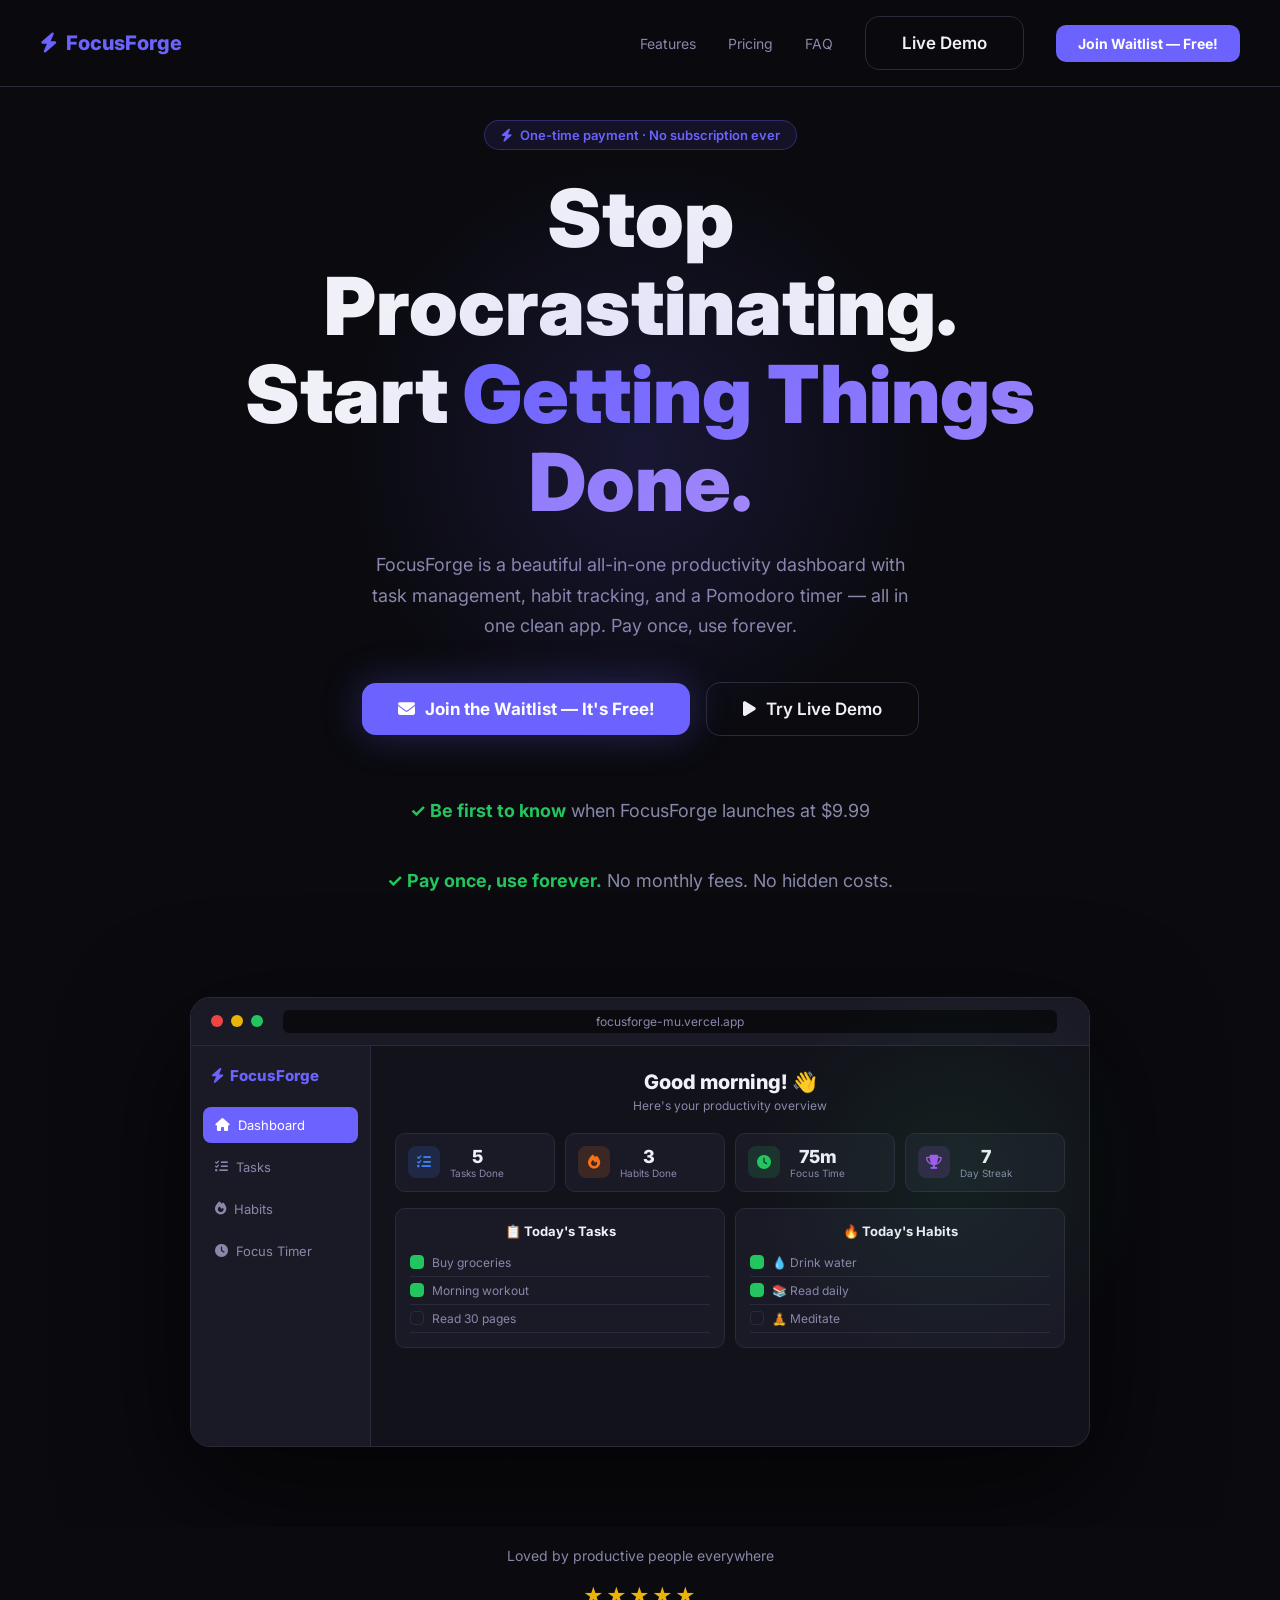
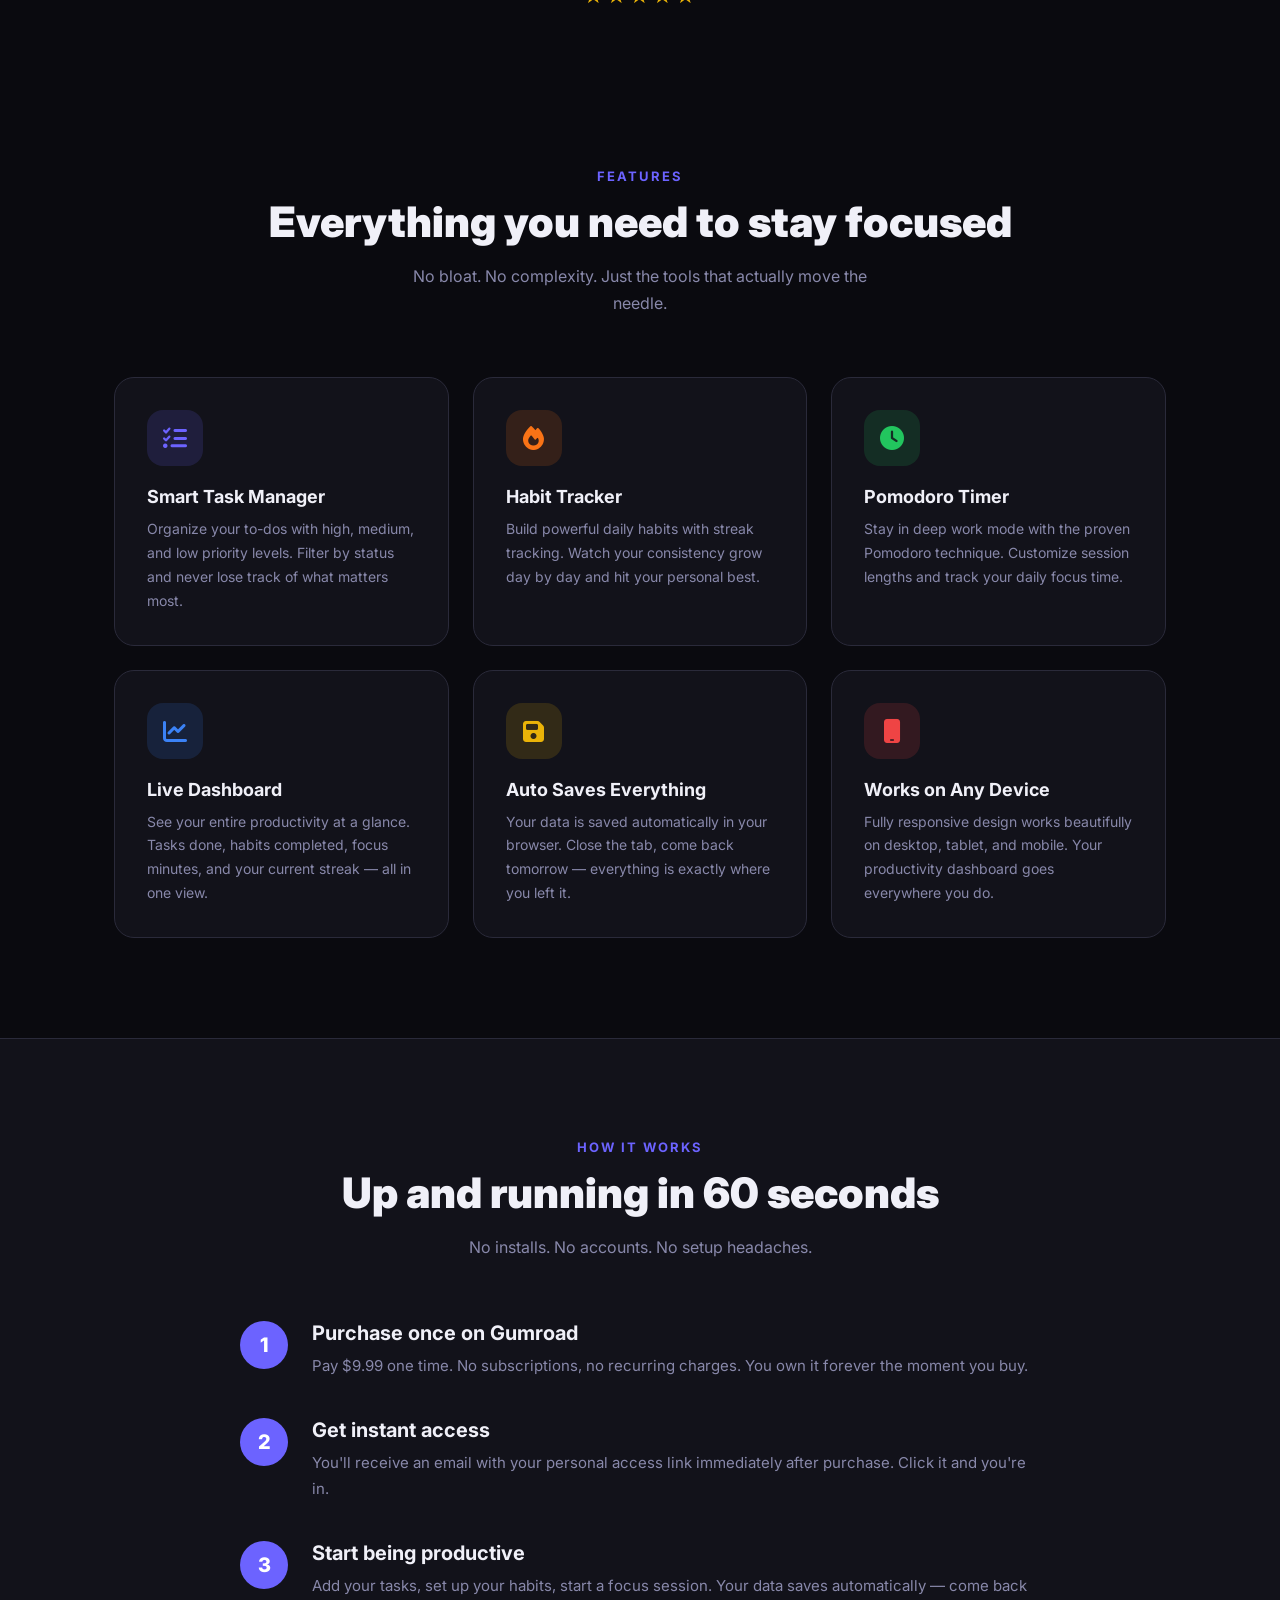
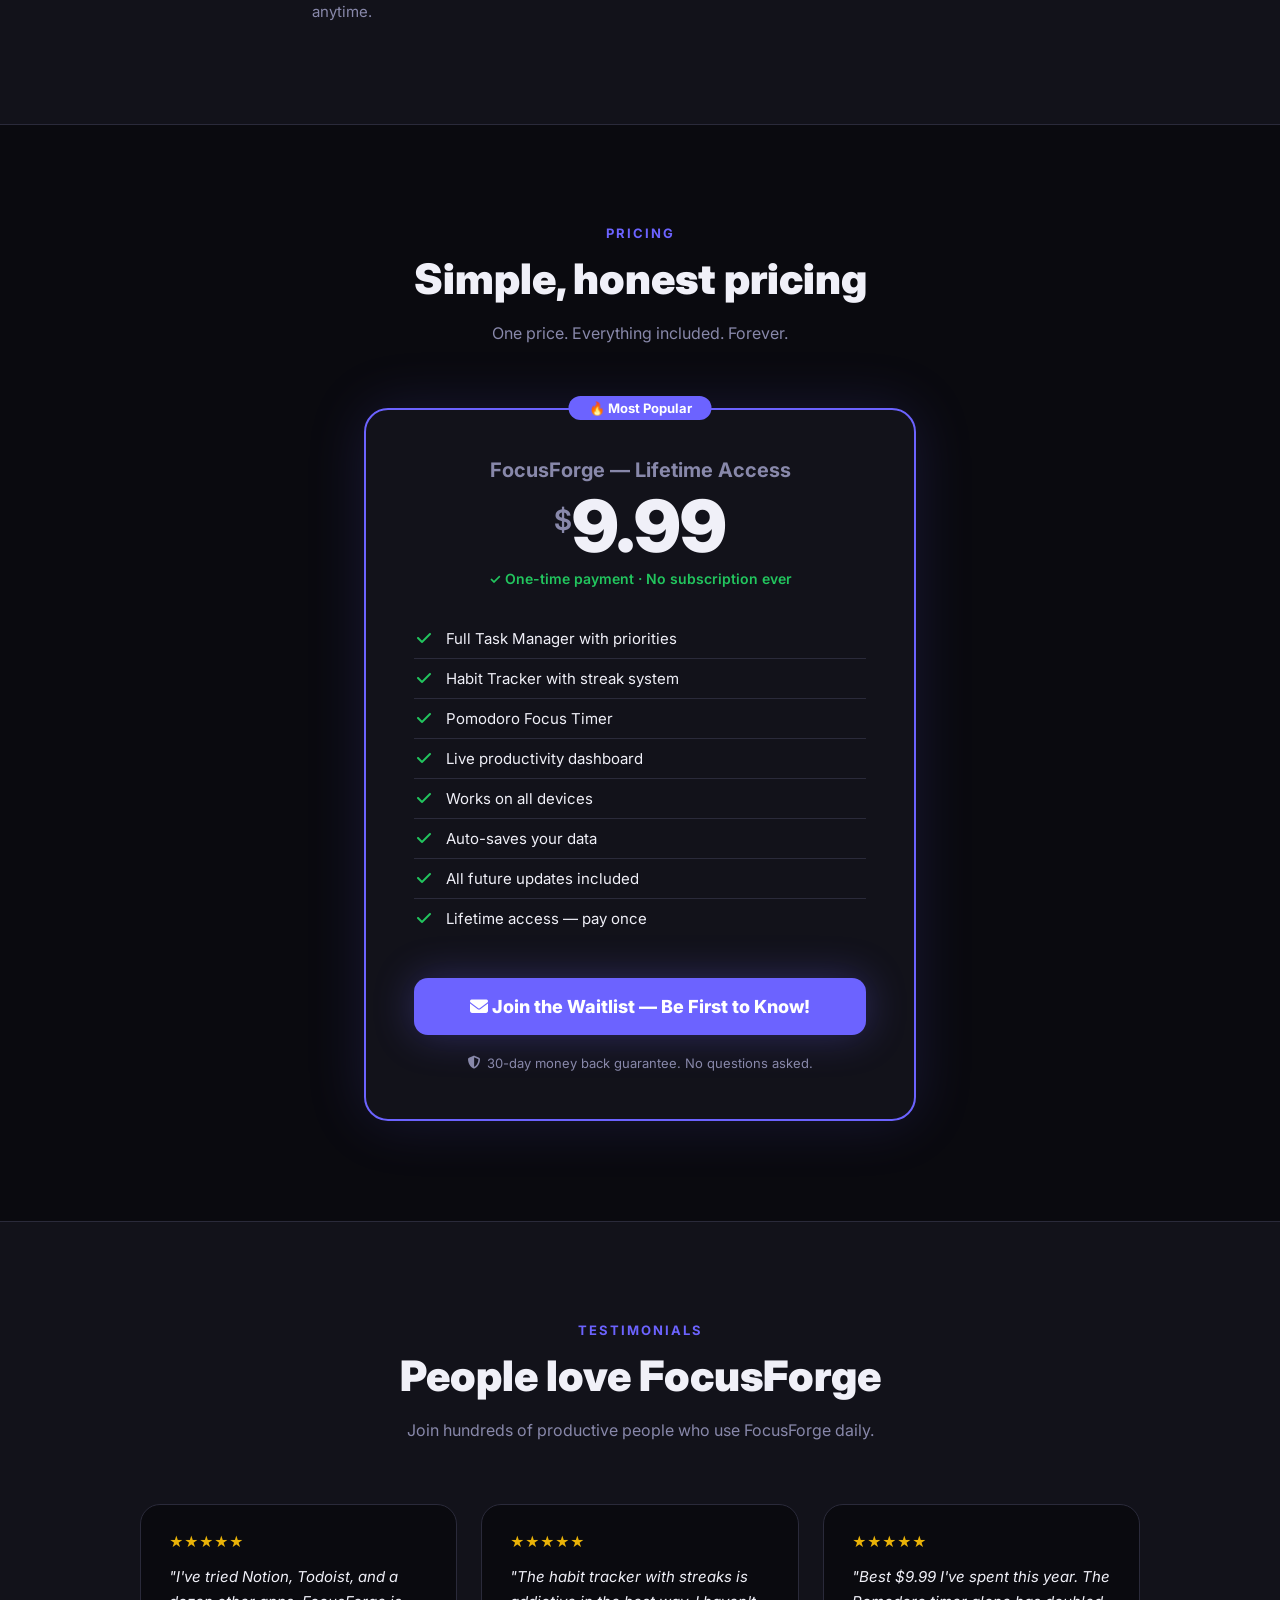
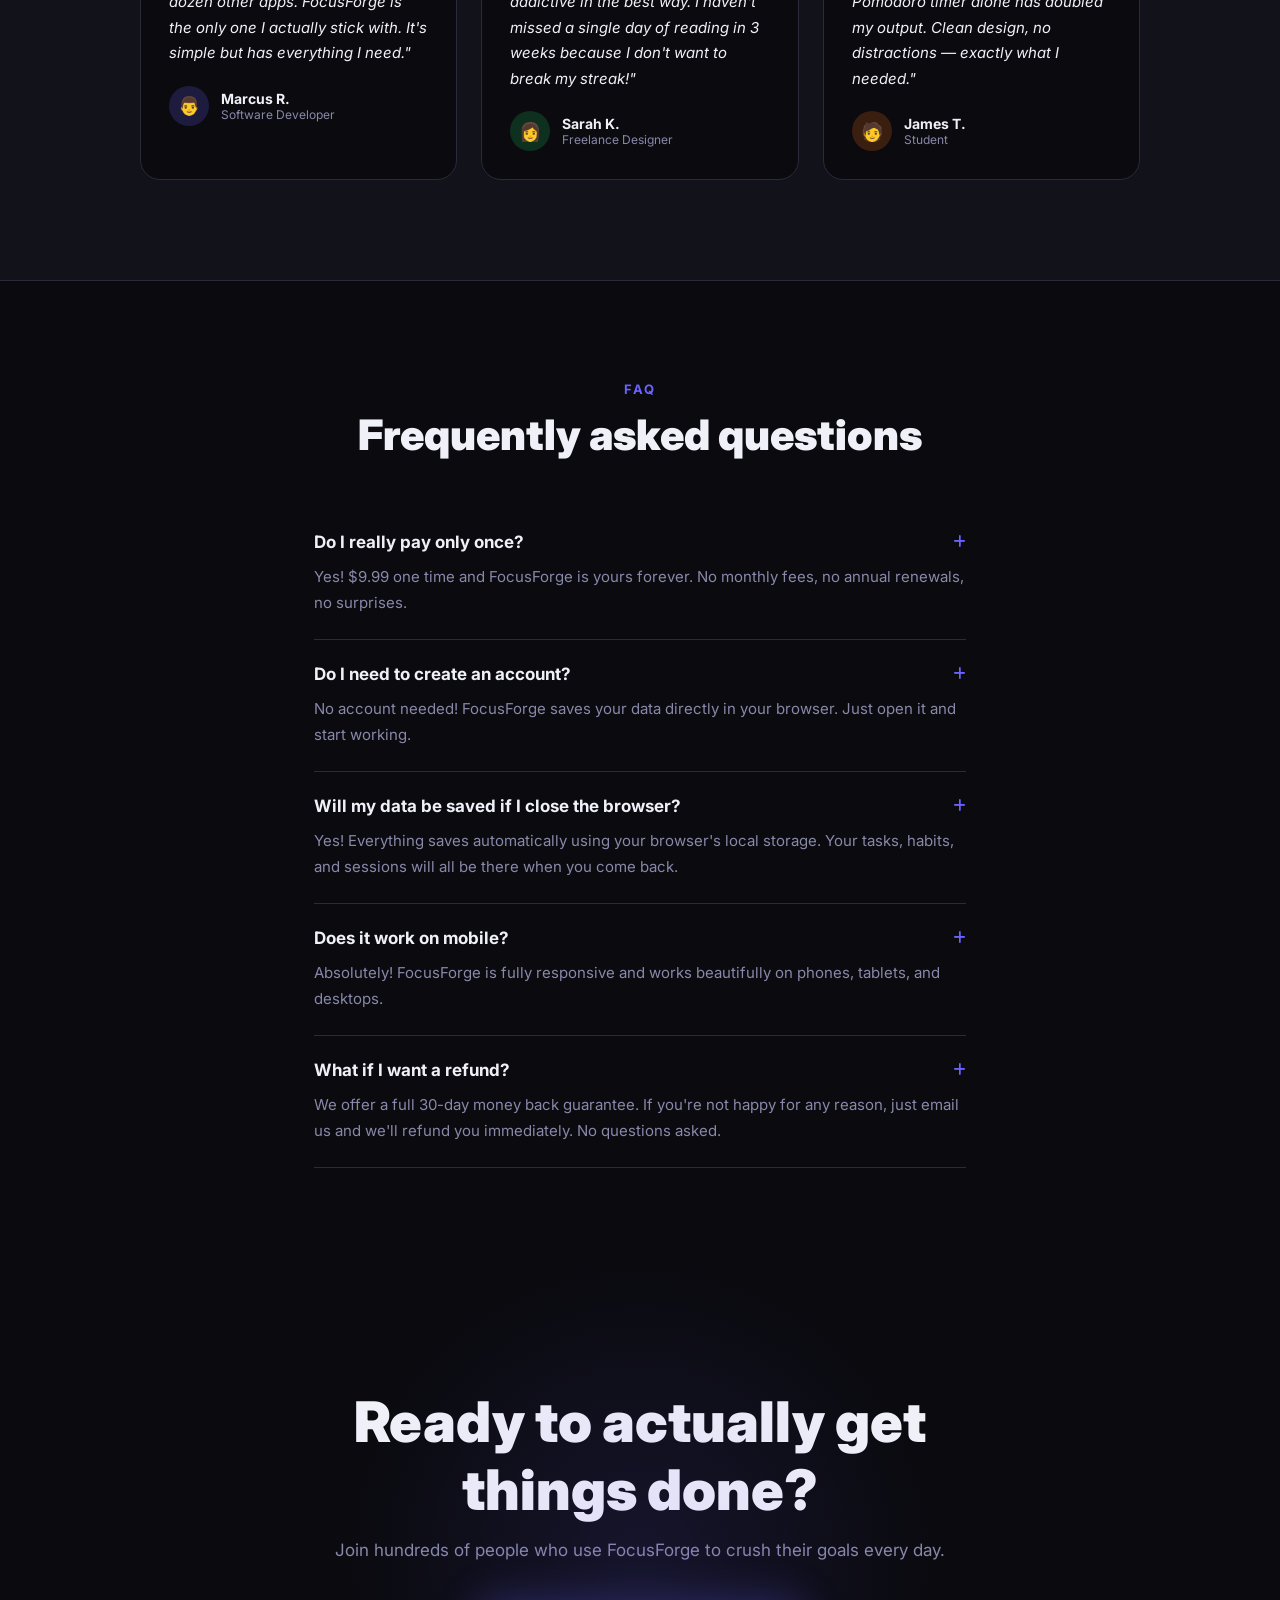
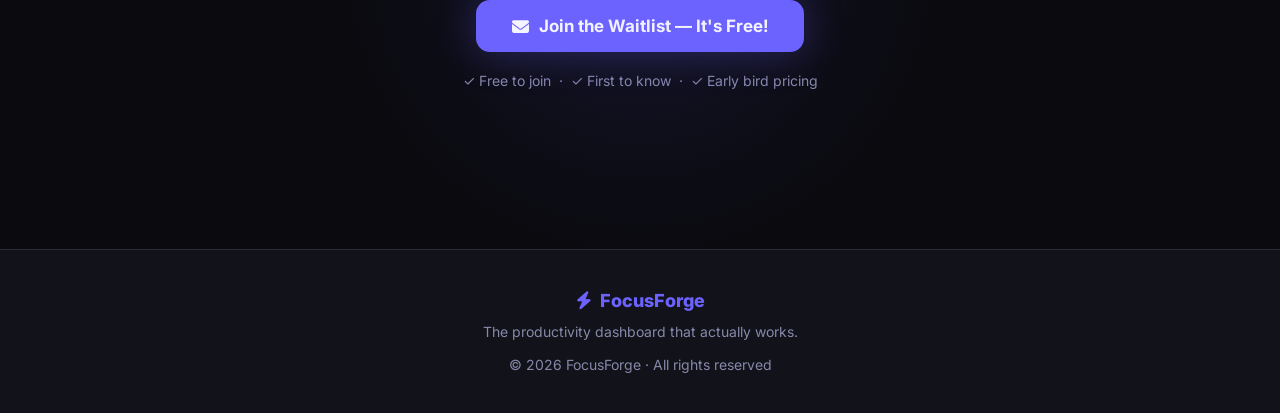
==== commit e59cde10: "Add email waitlist" ====
--- a/index.html
+++ b/index.html
@@ -906,8 +906,8 @@
       <a href="#pricing">Pricing</a>
       <a href="#faq">FAQ</a>
       <a href="./app.html" target="_blank" class="btn-demo">Live Demo</a>
-      <a href="https://gumroad.com/giancarl" target="_blank" class="nav-cta">
-        Get It — $9.99
+      <a href="http://eepurl.com/jACkrs" target="_blank" class="nav-cta">
+        Join Waitlist — Free!
       </a>
     </div>
   </nav>
@@ -931,15 +931,19 @@
     </p>
 
     <div class="hero-buttons">
-      <a href="https://gumroad.com/giancarl" target="_blank" class="btn-hero">
-        <i class="fa-solid fa-bolt"></i>
-        Get FocusForge — $9.99
+      <a href="http://eepurl.com/jACkrs" target="_blank" class="btn-hero">
+        <i class="fa-solid fa-envelope"></i>
+        Join the Waitlist — It's Free!
       </a>
       <a href="./app.html" target="_blank" class="btn-demo">
         <i class="fa-solid fa-play"></i>
         Try Live Demo
       </a>
     </div>
+
+    <p class="hero-price-note">
+      <strong>✓ Be first to know</strong> when FocusForge launches at $9.99
+    </p>
 
     <p class="hero-price-note">
       <strong>✓ Pay once, use forever.</strong>
@@ -1161,9 +1165,9 @@
         <li><i class="fa-solid fa-check"></i> Lifetime access — pay once</li>
       </ul>
 
-      <a href="https://gumroad.com/giancarl" target="_blank" class="btn-buy">
-        <i class="fa-solid fa-bolt"></i>
-        Get FocusForge Now — $9.99
+      <a href="http://eepurl.com/jACkrs" target="_blank" class="btn-buy">
+        <i class="fa-solid fa-envelope"></i>
+        Join the Waitlist — Be First to Know!
       </a>
 
       <div class="pricing-guarantee">
@@ -1298,15 +1302,15 @@
   <section class="final-cta">
     <h2>Ready to actually get things done?</h2>
     <p>Join hundreds of people who use FocusForge to crush their goals every day.</p>
-    <a href="https://gumroad.com/giancarl" target="_blank" class="btn-hero"
+    <a href="http://eepurl.com/jACkrs" target="_blank" class="btn-hero"
       style="display:inline-flex;margin:0 auto;">
-      <i class="fa-solid fa-bolt"></i>
-      Get FocusForge — $9.99
+      <i class="fa-solid fa-envelope"></i>
+      Join the Waitlist — It's Free!
     </a>
     <p style="margin-top:20px;font-size:14px;color:var(--text2);">
-      ✓ One-time payment &nbsp;·&nbsp;
-      ✓ 30-day guarantee &nbsp;·&nbsp;
-      ✓ Instant access
+      ✓ Free to join &nbsp;·&nbsp;
+      ✓ First to know &nbsp;·&nbsp;
+      ✓ Early bird pricing
     </p>
   </section>
 
